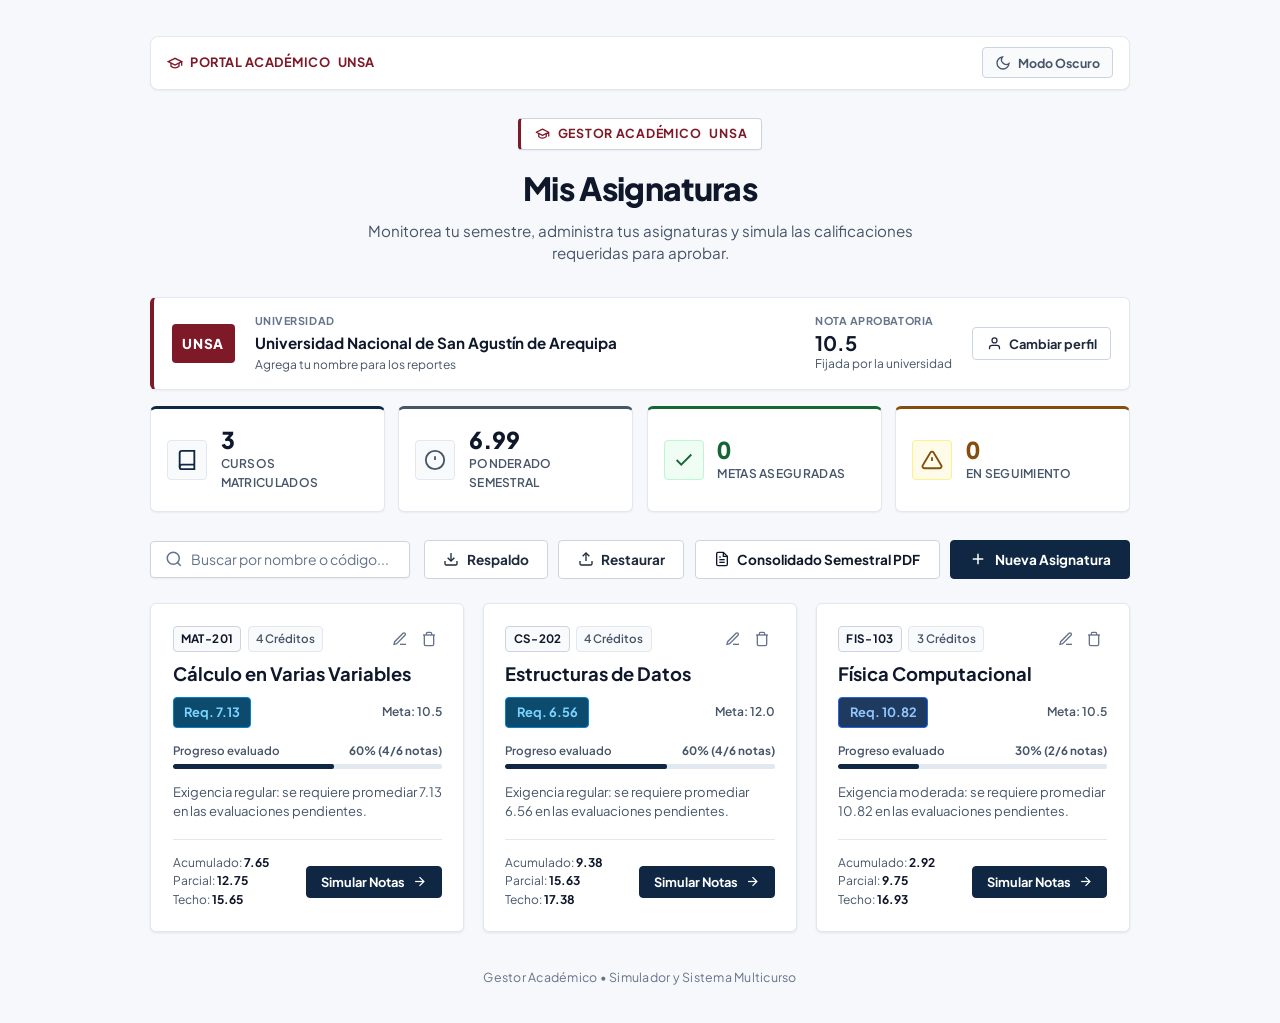
==== index.html @ ed1e17b7 "agregar perfil de universidad con nota aprobatoria fija y colores institucionales - catalogo de univ" ====
<!DOCTYPE html>
<html lang="es">
<head>
    <meta charset="UTF-8">
    <meta http-equiv="X-UA-Compatible" content="IE=edge">
    <meta name="viewport" content="width=device-width, initial-scale=1.0">
    <title>Mis Asignaturas | Gestor Académico</title>
    <!-- Script preventivo anti-parpadeo de tema -->
    <script>
        try {
            const t = localStorage.getItem('unsa_tema_interfaz') || (window.matchMedia && window.matchMedia('(prefers-color-scheme: dark)').matches ? 'dark' : 'light');
            if (t === 'dark') document.documentElement.setAttribute('data-theme', 'dark');
        } catch (e) {}
    </script>
    <link rel="stylesheet" href="styles.css">
    <link rel="preconnect" href="https://fonts.googleapis.com">
    <link rel="preconnect" href="https://fonts.gstatic.com" crossorigin>
    <link href="https://fonts.googleapis.com/css2?family=Plus+Jakarta+Sans:wght@400;500;600;700;800&display=swap" rel="stylesheet">
</head>
<body>
    <div class="app-container">
        <!-- Barra Superior de Navegación y Herramientas -->
        <nav class="top-nav-bar">
            <div class="brand-badge-inline">
                <svg width="16" height="16" viewBox="0 0 24 24" fill="none" stroke="currentColor" stroke-width="2">
                    <path d="M22 10v6M2 10l10-5 10 5-10 5z"/>
                    <path d="M6 12v5c3 3 9 3 12 0v-5"/>
                </svg>
                Portal Académico <span class="js-univ-siglas">UNSA</span>
            </div>

            <div class="nav-right-tools">
                <button type="button" id="btn-theme-toggle" class="btn-theme-toggle" title="Alternar modo oscuro / claro" aria-label="Cambiar tema">
                    <svg class="icon-moon" width="16" height="16" viewBox="0 0 24 24" fill="none" stroke="currentColor" stroke-width="2">
                        <path d="M21 12.79A9 9 0 1 1 11.21 3 7 7 0 0 0 21 12.79z"></path>
                    </svg>
                    <svg class="icon-sun" width="16" height="16" viewBox="0 0 24 24" fill="none" stroke="currentColor" stroke-width="2" style="display:none;">
                        <circle cx="12" cy="12" r="5"></circle>
                        <line x1="12" y1="1" x2="12" y2="3"></line>
                        <line x1="12" y1="21" x2="12" y2="23"></line>
                        <line x1="4.22" y1="4.22" x2="5.64" y2="5.64"></line>
                        <line x1="18.36" y1="18.36" x2="19.78" y2="19.78"></line>
                        <line x1="1" y1="12" x2="3" y2="12"></line>
                        <line x1="21" y1="12" x2="23" y2="12"></line>
                        <line x1="4.22" y1="19.78" x2="5.64" y2="18.36"></line>
                        <line x1="18.36" y1="5.64" x2="19.78" y2="4.22"></line>
                    </svg>
                    <span class="theme-text">Modo Oscuro</span>
                </button>
            </div>
        </nav>

        <!-- Encabezado del Dashboard -->
        <header class="header-section">
            <div class="brand-badge">
                <svg viewBox="0 0 24 24" fill="none" stroke="currentColor" stroke-width="2" stroke-linecap="round" stroke-linejoin="round">
                    <path d="M22 10v6M2 10l10-5 10 5-10 5z"/>
                    <path d="M6 12v5c3 3 9 3 12 0v-5"/>
                </svg>
                Gestor Académico <span class="js-univ-siglas">UNSA</span>
            </div>
            <h1>Mis Asignaturas</h1>
            <p>Monitorea tu semestre, administra tus asignaturas y simula las calificaciones requeridas para aprobar.</p>
        </header>

        <!-- Perfil Académico: universidad y nota aprobatoria -->
        <section class="profile-card" id="perfil-card">
            <div class="profile-crest js-univ-siglas" id="perfil-crest">UNSA</div>
            <div class="profile-info">
                <span class="profile-label">Universidad</span>
                <strong class="profile-univ-name" id="perfil-univ-nombre">--</strong>
                <span class="profile-sub" id="perfil-estudiante">Estudiante</span>
            </div>
            <div class="profile-pass">
                <span class="profile-label">Nota aprobatoria</span>
                <strong class="profile-pass-value" id="perfil-nota-aprobatoria">10.5</strong>
                <span class="profile-sub">Fijada por la universidad</span>
            </div>
            <button type="button" class="btn btn-secondary btn-sm" id="btn-editar-perfil">
                <svg width="15" height="15" viewBox="0 0 24 24" fill="none" stroke="currentColor" stroke-width="2">
                    <path d="M20 21v-2a4 4 0 0 0-4-4H8a4 4 0 0 0-4 4v2"></path>
                    <circle cx="12" cy="7" r="4"></circle>
                </svg>
                Cambiar perfil
            </button>
        </section>

        <!-- Panel de Métricas Globales del Semestre -->
        <section class="global-summary-card">
            <div class="global-metric">
                <div class="metric-icon blue">
                    <svg width="22" height="22" viewBox="0 0 24 24" fill="none" stroke="currentColor" stroke-width="2">
                        <path d="M4 19.5A2.5 2.5 0 0 1 6.5 17H20"></path>
                        <path d="M6.5 2H20v20H6.5A2.5 2.5 0 0 1 4 19.5v-15A2.5 2.5 0 0 1 6.5 2z"></path>
                    </svg>
                </div>
                <div class="metric-data">
                    <span class="global-metric-val" id="global-total-cursos">0</span>
                    <span class="global-metric-label">Cursos Matriculados</span>
                </div>
            </div>

            <div class="global-metric">
                <div class="metric-icon purple">
                    <svg width="22" height="22" viewBox="0 0 24 24" fill="none" stroke="currentColor" stroke-width="2">
                        <circle cx="12" cy="12" r="10"></circle>
                        <line x1="12" y1="8" x2="12" y2="12"></line>
                        <line x1="12" y1="16" x2="12.01" y2="16"></line>
                    </svg>
                </div>
                <div class="metric-data">
                    <span class="global-metric-val" id="global-promedio-ponderado">0.00</span>
                    <span class="global-metric-label">Ponderado Semestral</span>
                </div>
            </div>

            <div class="global-metric">
                <div class="metric-icon green">
                    <svg width="22" height="22" viewBox="0 0 24 24" fill="none" stroke="currentColor" stroke-width="2">
                        <polyline points="20 6 9 17 4 12"></polyline>
                    </svg>
                </div>
                <div class="metric-data">
                    <span class="global-metric-val highlight-green" id="global-aprobados">0</span>
                    <span class="global-metric-label">Metas Aseguradas</span>
                </div>
            </div>

            <div class="global-metric">
                <div class="metric-icon amber">
                    <svg width="22" height="22" viewBox="0 0 24 24" fill="none" stroke="currentColor" stroke-width="2">
                        <path d="M10.29 3.86L1.82 18a2 2 0 0 0 1.71 3h16.94a2 2 0 0 0 1.71-3L13.71 3.86a2 2 0 0 0-3.42 0z"></path>
                        <line x1="12" y1="9" x2="12" y2="13"></line>
                        <line x1="12" y1="17" x2="12.01" y2="17"></line>
                    </svg>
                </div>
                <div class="metric-data">
                    <span class="global-metric-val highlight-amber" id="global-en-riesgo">0</span>
                    <span class="global-metric-label">En Seguimiento</span>
                </div>
            </div>
        </section>

        <!-- Barra de Búsqueda y Creación -->
        <div class="dashboard-controls-bar">
            <div class="search-box">
                <svg width="18" height="18" viewBox="0 0 24 24" fill="none" stroke="currentColor" stroke-width="2">
                    <circle cx="11" cy="11" r="8"></circle>
                    <line x1="21" y1="21" x2="16.65" y2="16.65"></line>
                </svg>
                <input type="text" id="input-buscar-curso" placeholder="Buscar por nombre o código...">
            </div>

            <div class="dashboard-actions-group">
                <button type="button" class="btn btn-secondary" id="btn-exportar-respaldo" title="Descargar un archivo JSON con todas tus asignaturas">
                    <svg width="16" height="16" viewBox="0 0 24 24" fill="none" stroke="currentColor" stroke-width="2">
                        <path d="M21 15v4a2 2 0 0 1-2 2H5a2 2 0 0 1-2-2v-4"></path>
                        <polyline points="7 10 12 15 17 10"></polyline>
                        <line x1="12" y1="15" x2="12" y2="3"></line>
                    </svg>
                    Respaldo
                </button>
                <button type="button" class="btn btn-secondary" id="btn-importar-respaldo" title="Restaurar asignaturas desde un archivo JSON de respaldo">
                    <svg width="16" height="16" viewBox="0 0 24 24" fill="none" stroke="currentColor" stroke-width="2">
                        <path d="M21 15v4a2 2 0 0 1-2 2H5a2 2 0 0 1-2-2v-4"></path>
                        <polyline points="17 8 12 3 7 8"></polyline>
                        <line x1="12" y1="3" x2="12" y2="15"></line>
                    </svg>
                    Restaurar
                </button>
                <input type="file" id="input-importar-respaldo" accept=".json,application/json" hidden>
                <button type="button" class="btn btn-secondary btn-pdf" id="btn-reporte-semestral" title="Descargar o imprimir consolidado semestral en PDF">
                    <svg width="16" height="16" viewBox="0 0 24 24" fill="none" stroke="currentColor" stroke-width="2">
                        <path d="M14 2H6a2 2 0 0 0-2 2v16a2 2 0 0 0 2 2h12a2 2 0 0 0 2-2V8z"></path>
                        <polyline points="14 2 14 8 20 8"></polyline>
                        <line x1="16" y1="13" x2="8" y2="13"></line>
                        <line x1="16" y1="17" x2="8" y2="17"></line>
                        <polyline points="10 9 9 9 8 9"></polyline>
                    </svg>
                    Consolidado Semestral PDF
                </button>
                <button type="button" class="btn btn-primary" id="btn-abrir-modal-nuevo">
                    <svg width="18" height="18" viewBox="0 0 24 24" fill="none" stroke="currentColor" stroke-width="2">
                        <line x1="12" y1="5" x2="12" y2="19"></line>
                        <line x1="5" y1="12" x2="19" y2="12"></line>
                    </svg>
                    Nueva Asignatura
                </button>
            </div>
        </div>

        <!-- Grid de Tarjetas de Cursos -->
        <main class="courses-grid" id="contenedor-cursos">
            <!-- Renderizado dinámicamente desde cursos.js -->
        </main>

        <!-- Estado vacío si no hay cursos -->
        <div id="empty-state" class="empty-state-card" style="display: none;">
            <div class="empty-icon">
                <svg width="48" height="48" viewBox="0 0 24 24" fill="none" stroke="currentColor" stroke-width="1.5">
                    <path d="M4 19.5A2.5 2.5 0 0 1 6.5 17H20"></path>
                    <path d="M6.5 2H20v20H6.5A2.5 2.5 0 0 1 4 19.5v-15A2.5 2.5 0 0 1 6.5 2z"></path>
                </svg>
            </div>
            <h3>No se encontraron asignaturas</h3>
            <p>Agrega tus asignaturas del semestre para comenzar a simular tus promedios.</p>
            <button type="button" class="btn btn-primary" id="btn-crear-primer-curso">
                Agregar mi primera asignatura
            </button>
        </div>

        <!-- Modal para Crear / Editar Curso -->
        <div id="modal-curso" class="modal-backdrop" style="display: none;">
            <div class="modal-card">
                <div class="modal-header">
                    <h2 id="modal-titulo">Nueva Asignatura</h2>
                    <button type="button" class="modal-close" id="btn-cerrar-modal">&times;</button>
                </div>

                <form id="form-curso">
                    <input type="hidden" id="curso-id">

                    <div class="form-group">
                        <label for="curso-nombre">Nombre de la Asignatura *</label>
                        <input type="text" id="curso-nombre" placeholder="Ej: Cálculo en Varias Variables" required>
                    </div>

                    <div class="form-row">
                        <div class="form-group">
                            <label for="curso-codigo">Código / Sigla</label>
                            <input type="text" id="curso-codigo" placeholder="Ej: MAT-201">
                        </div>
                        <div class="form-group">
                            <label for="curso-creditos">Créditos</label>
                            <input type="number" id="curso-creditos" min="1" max="10" value="4">
                        </div>
                    </div>

                    <div class="form-group">
                        <label for="curso-meta">Meta Personal (opcional)</label>
                        <div class="input-wrapper">
                            <input type="number" id="curso-meta" min="0" max="20" step="0.1" placeholder="10.5">
                            <span class="input-suffix" id="curso-meta-sufijo">Aprobatoria: 10.5</span>
                        </div>
                        <small class="form-hint">Déjala vacía para usar la nota aprobatoria de tu universidad.</small>
                    </div>

                    <div class="form-group" id="grupo-plantilla-pesos">
                        <label>Plantilla de Ponderación Inicial</label>
                        <div class="radio-cards">
                            <label class="radio-card selected">
                                <input type="radio" name="plantilla-pesos" value="unsa" checked>
                                <div class="radio-info">
                                    <strong>Estándar por Fases</strong>
                                    <span>Fase 1: 30%, Fase 2: 30%, Fase 3: 40%</span>
                                </div>
                            </label>
                            <label class="radio-card">
                                <input type="radio" name="plantilla-pesos" value="iguales">
                                <div class="radio-info">
                                    <strong>Equitativo</strong>
                                    <span>~16.7% en cada evaluación</span>
                                </div>
                            </label>
                            <label class="radio-card">
                                <input type="radio" name="plantilla-pesos" value="vacio">
                                <div class="radio-info">
                                    <strong>En Blanco</strong>
                                    <span>Configurar pesos manualmente</span>
                                </div>
                            </label>
                        </div>
                    </div>

                    <div class="modal-actions">
                        <button type="button" class="btn btn-secondary" id="btn-cancelar-modal">Cancelar</button>
                        <button type="submit" class="btn btn-primary" id="btn-guardar-curso">Guardar Asignatura</button>
                    </div>
                </form>
            </div>
        </div>

        <!-- Modal de Perfil del Estudiante -->
        <div id="modal-perfil" class="modal-backdrop" style="display: none;">
            <div class="modal-card">
                <div class="modal-header">
                    <h2>Perfil del Estudiante</h2>
                    <button type="button" class="modal-close" id="btn-cerrar-perfil">&times;</button>
                </div>

                <form id="form-perfil">
                    <div class="form-group">
                        <label for="perfil-nombre">Nombre del Estudiante (opcional)</label>
                        <input type="text" id="perfil-nombre" maxlength="80" placeholder="Aparece en los reportes PDF">
                    </div>

                    <div class="form-group">
                        <label for="perfil-universidad">Universidad</label>
                        <select id="perfil-universidad"></select>
                    </div>

                    <div id="grupo-univ-personalizada" style="display: none;">
                        <div class="form-row">
                            <div class="form-group">
                                <label for="perfil-univ-nombre-input">Nombre de la Universidad *</label>
                                <input type="text" id="perfil-univ-nombre-input" maxlength="100" placeholder="Ej: Universidad Nacional del Altiplano">
                            </div>
                            <div class="form-group">
                                <label for="perfil-univ-siglas">Siglas</label>
                                <input type="text" id="perfil-univ-siglas" maxlength="12" placeholder="Ej: UNA">
                            </div>
                        </div>
                        <div class="form-group">
                            <label for="perfil-univ-nota">Nota Aprobatoria *</label>
                            <input type="number" id="perfil-univ-nota" min="0" max="20" step="0.1" placeholder="10.5">
                        </div>
                    </div>

                    <div class="form-group" id="grupo-nota-fija">
                        <label>Nota Aprobatoria</label>
                        <div class="univ-pass-preview">
                            <span class="univ-swatch" id="perfil-swatch-primario"></span>
                            <span class="univ-swatch" id="perfil-swatch-secundario"></span>
                            <strong id="perfil-nota-fija">10.5</strong>
                            <span>Fijada por la universidad (no editable)</span>
                        </div>
                    </div>

                    <div class="modal-actions">
                        <button type="button" class="btn btn-secondary" id="btn-cancelar-perfil">Cancelar</button>
                        <button type="submit" class="btn btn-primary">Guardar Perfil</button>
                    </div>
                </form>
            </div>
        </div>

        <!-- Documento Imprimible del Consolidado Semestral en PDF -->
        <div id="reporte-semestral-pdf" class="academic-report-sheet" aria-hidden="true">
            <header class="rep-header">
                <div class="rep-crest-block">
                    <span class="rep-crest-badge js-univ-siglas">UNSA</span>
                </div>
                <div class="rep-header-info">
                    <h2 class="rep-inst-name" id="rep-sem-univ-nombre">UNIVERSIDAD</h2>
                    <h3 class="rep-inst-sub">Reporte personal de seguimiento académico</h3>
                    <h4 class="rep-doc-title">CONSOLIDADO INFORMATIVO DE ASIGNATURAS Y RENDIMIENTO SEMESTRAL</h4>
                </div>
                <div class="rep-header-meta">
                    <div><strong>Fecha:</strong> <span id="rep-sem-fecha">--</span></div>
                    <div><strong>Documento:</strong> <span id="rep-sem-codigo">--</span></div>
                </div>
            </header>

            <div class="rep-rule"></div>

            <section class="rep-sem-kpis">
                <table class="rep-meta-table">
                    <tr>
                        <th style="width: 25%;">Total Asignaturas:</th>
                        <td style="width: 25%;"><strong id="rep-sem-total-cursos">0</strong></td>
                        <th style="width: 25%;">Total Créditos Matriculados:</th>
                        <td style="width: 25%;"><strong id="rep-sem-total-creditos">0</strong> créditos</td>
                    </tr>
                    <tr>
                        <th>Ponderado Semestral Proyectado:</th>
                        <td><strong id="rep-sem-promedio-global">0.00 / 20.00</strong></td>
                        <th>Metas Aseguradas / En Riesgo:</th>
                        <td><span id="rep-sem-resumen-estados">--</span></td>
                    </tr>
                </table>
            </section>

            <section class="rep-table-section">
                <div class="rep-section-tag">CONSOLIDADO CURRICULAR POR ASIGNATURA</div>
                <table class="rep-grades-table">
                    <thead>
                        <tr>
                            <th style="width: 12%;">Código</th>
                            <th style="width: 32%;">Nombre de la Asignatura</th>
                            <th style="width: 10%; text-align: center;">Créditos</th>
                            <th style="width: 14%; text-align: center;">Progreso</th>
                            <th style="width: 14%; text-align: center;">Prom. Acum.</th>
                            <th style="width: 18%; text-align: right;">Condición</th>
                        </tr>
                    </thead>
                    <tbody id="rep-sem-tabla-cuerpo">
                        <!-- Generado dinámicamente -->
                    </tbody>
                </table>
            </section>

            <footer class="rep-footer-block">
                <p class="rep-disclaimer">
                    <strong>AVISO NORMATIVO:</strong> Este consolidado es un reporte de proyección curricular generado con fines de seguimiento académico personal. No es un documento oficial y no sustituye las actas ni los registros académicos emitidos por la universidad.
                </p>
                <div class="rep-signatures">
                    <div class="rep-sig-item">
                        <div class="rep-sig-line"></div>
                        <span>Firma del Estudiante</span>
                    </div>
                    <div class="rep-stamp-box">
                        <span>SISTEMA DE GESTIÓN ACADÉMICA</span>
                        <span>CONSOLIDADO INFORMATIVO VÁLIDO</span>
                    </div>
                </div>
            </footer>
        </div>

        <footer class="footer-text">
            Gestor Académico • Simulador y Sistema Multicurso
        </footer>
    </div>

    <!-- Scripts -->
    <script src="storage.js"></script>
    <script src="cursos.js"></script>
</body>
</html>
---- styles.css ----
:root {
  /* Identidad Cromática Institucional (Modo Claro) */
  --inst-navy: #0f2742;            /* Azul institucional primario */
  --inst-navy-hover: #173b64;
  --inst-navy-subtle: #f0f4f9;

  --inst-granate: #7e1927;         /* Granate distintivo UNSA */
  --inst-granate-hover: #63131e;
  --inst-granate-subtle: #fcf2f4;

  /* Superficies y Fondos Neutrales de Alto Confort */
  --bg-workspace: #f6f8fb;         /* Fondo calmado y suave para sesiones de estudio */
  --surface-card: #ffffff;         /* Superficie blanca limpia */
  --surface-subtle: #f8fafc;       /* Superficie secundaria */

  /* Jerarquía Tipográfica */
  --text-title: #0f172a;           /* Títulos oscuros y nítidos */
  --text-body: #1e293b;            /* Cuerpo de texto con excelente contraste */
  --text-muted: #475569;           /* Etiquetas y descripciones secundarias */
  --text-light: #64748b;           /* Metadatos menores */

  /* Precisión de Bordes (Estilo editorial y tabular) */
  --border-light: #e2e8f0;
  --border-medium: #cbd5e1;
  --border-dark: #94a3b8;
  --border-focus: #0f2742;

  /* Estados Académicos Normativos (Sobrios y no estridentes) */
  --status-approved-text: #166534;
  --status-approved-bg: #f0fdf4;
  --status-approved-border: #bbf7d0;

  --status-regular-text: #1e40af;
  --status-regular-bg: #eff6ff;
  --status-regular-border: #bfdbfe;

  --status-warning-text: #854d0e;
  --status-warning-bg: #fefce8;
  --status-warning-border: #fef08a;

  --status-danger-text: #991b1b;
  --status-danger-bg: #fef2f2;
  --status-danger-border: #fecaca;

  /* Sombras Sutiles y Naturales (Sin efectos de neón) */
  --shadow-subtle: 0 1px 2px 0 rgba(15, 23, 42, 0.05);
  --shadow-card: 0 1px 3px 0 rgba(15, 23, 42, 0.08), 0 1px 2px -1px rgba(15, 23, 42, 0.05);
  --shadow-elevated: 0 4px 6px -1px rgba(15, 23, 42, 0.07), 0 2px 4px -2px rgba(15, 23, 42, 0.04);
  --shadow-modal: 0 20px 25px -5px rgba(15, 23, 42, 0.12), 0 8px 10px -6px rgba(15, 23, 42, 0.08);

  /* Geometría Institucional (Esquinas sobrias de 4px a 8px) */
  --radius-xs: 4px;
  --radius-sm: 6px;
  --radius-md: 8px;
  --radius-lg: 10px;
}

/* ==========================================================================
   MODO OSCURO INSTITUCIONAL (HIGH-COMFORT NIGHT STUDY THEME)
   ========================================================================== */

[data-theme="dark"] {
  --bg-workspace: #0a131e;         /* Azul noche sobrio, reduce fatiga visual */
  --surface-card: #101c2b;         /* Superficie de tarjeta contrastada */
  --surface-subtle: #142337;       /* Superficie secundaria */

  --text-title: #f8fafc;
  --text-body: #e2e8f0;
  --text-muted: #94a3b8;
  --text-light: #64748b;

  --border-light: #1b2f48;
  --border-medium: #254165;
  --border-dark: #375988;
  --border-focus: #3b82f6;

  --inst-navy: #2563eb;
  --inst-navy-hover: #3b82f6;
  --inst-navy-subtle: #142b47;

  --inst-granate: #a82436;
  --inst-granate-hover: #c53045;
  --inst-granate-subtle: #2d1217;

  --status-approved-text: #4ade80;
  --status-approved-bg: #062b1a;
  --status-approved-border: #14532d;

  --status-regular-text: #60a5fa;
  --status-regular-bg: #0f2747;
  --status-regular-border: #1d4ed8;

  --status-warning-text: #fde047;
  --status-warning-bg: #2e2005;
  --status-warning-border: #713f12;

  --status-danger-text: #f87171;
  --status-danger-bg: #2d1013;
  --status-danger-border: #7f1d1d;

  --shadow-subtle: 0 1px 2px 0 rgba(0, 0, 0, 0.4);
  --shadow-card: 0 1px 3px 0 rgba(0, 0, 0, 0.5), 0 1px 2px -1px rgba(0, 0, 0, 0.4);
  --shadow-elevated: 0 4px 6px -1px rgba(0, 0, 0, 0.6);
}

*, *::before, *::after {
  box-sizing: border-box;
  margin: 0;
  padding: 0;
}

body {
  font-family: 'Plus Jakarta Sans', -apple-system, BlinkMacSystemFont, 'Segoe UI', Roboto, Helvetica, Arial, sans-serif;
  background-color: var(--bg-workspace);
  color: var(--text-body);
  line-height: 1.55;
  min-height: 100vh;
  padding: 2.25rem 1rem;
  display: flex;
  flex-direction: column;
  align-items: center;
  justify-content: flex-start;
  -webkit-font-smoothing: antialiased;
  transition: background-color 0.2s ease, color 0.2s ease;
}

/* Tabular figures para que los números académicos se alineen con rigor */
.score-value,
.metric-val,
.global-metric-val,
input[type="number"],
.weights-badge {
  font-variant-numeric: tabular-nums;
  font-feature-settings: "tnum";
}

/* Contenedor Principal */
.app-container {
  width: 100%;
  max-width: 980px;
  margin: 0 auto;
}

/* ==========================================================================
   ENCABEZADO INSTITUCIONAL
   ========================================================================== */

.header-section {
  text-align: center;
  margin-bottom: 2rem;
}

.brand-badge {
  display: inline-flex;
  align-items: center;
  gap: 0.5rem;
  background: var(--surface-card);
  color: var(--inst-granate);
  font-size: 0.775rem;
  font-weight: 700;
  letter-spacing: 0.06em;
  text-transform: uppercase;
  padding: 0.35rem 0.85rem;
  border-radius: var(--radius-xs);
  border: 1px solid var(--border-medium);
  border-left: 3px solid var(--inst-granate);
  box-shadow: var(--shadow-subtle);
  margin-bottom: 0.85rem;
}

.brand-badge svg {
  width: 15px;
  height: 15px;
  color: var(--inst-granate);
}

.brand-badge-inline {
  display: inline-flex;
  align-items: center;
  gap: 0.45rem;
  font-size: 0.8rem;
  font-weight: 700;
  color: var(--inst-granate);
  letter-spacing: 0.04em;
  text-transform: uppercase;
}

.header-section h1 {
  font-size: 2rem;
  font-weight: 800;
  color: var(--text-title);
  letter-spacing: -0.02em;
  margin-bottom: 0.4rem;
}

.header-section p {
  color: var(--text-muted);
  font-size: 0.95rem;
  max-width: 620px;
  margin: 0 auto;
  line-height: 1.5;
}

/* ==========================================================================
   BARRA DE NAVEGACIÓN SUPERIOR
   ========================================================================== */

.top-nav-bar {
  display: flex;
  align-items: center;
  justify-content: space-between;
  flex-wrap: wrap;
  gap: 0.85rem;
  background: var(--surface-card);
  border: 1px solid var(--border-light);
  border-radius: var(--radius-md);
  padding: 0.65rem 1rem;
  margin-bottom: 1.75rem;
  box-shadow: var(--shadow-subtle);
}

.btn-back {
  display: inline-flex;
  align-items: center;
  gap: 0.45rem;
  font-size: 0.825rem;
  font-weight: 700;
  color: var(--text-title);
  text-decoration: none;
  padding: 0.4rem 0.75rem;
  border-radius: var(--radius-xs);
  background: var(--surface-subtle);
  border: 1px solid var(--border-medium);
  transition: all 0.15s ease;
}

.btn-back:hover {
  background: var(--border-light);
  color: var(--text-title);
}

.course-switcher {
  display: flex;
  align-items: center;
  gap: 0.5rem;
}

.switcher-label {
  font-size: 0.8rem;
  font-weight: 700;
  color: var(--text-muted);
  text-transform: uppercase;
  letter-spacing: 0.03em;
}

.select-wrapper select {
  padding: 0.4rem 0.75rem;
  font-size: 0.85rem;
  font-weight: 600;
  color: var(--text-title);
  background: var(--surface-card);
  border: 1px solid var(--border-medium);
  border-radius: var(--radius-xs);
  outline: none;
  font-family: inherit;
  cursor: pointer;
  transition: border-color 0.15s ease;
}

.select-wrapper select:focus {
  border-color: var(--border-focus);
}

.nav-right-tools {
  display: flex;
  align-items: center;
  gap: 0.65rem;
}

/* Botón de Modo Oscuro */
.btn-theme-toggle {
  display: inline-flex;
  align-items: center;
  gap: 0.45rem;
  padding: 0.4rem 0.75rem;
  font-size: 0.775rem;
  font-weight: 700;
  color: var(--text-muted);
  background: var(--surface-subtle);
  border: 1px solid var(--border-medium);
  border-radius: var(--radius-xs);
  cursor: pointer;
  transition: all 0.15s ease;
  font-family: inherit;
}

.btn-theme-toggle:hover {
  color: var(--text-title);
  border-color: var(--border-focus);
}

.autosave-tag {
  display: inline-flex;
  align-items: center;
  gap: 0.4rem;
  font-size: 0.75rem;
  font-weight: 600;
  color: var(--status-approved-text);
  background: var(--status-approved-bg);
  padding: 0.25rem 0.6rem;
  border-radius: var(--radius-xs);
  border: 1px solid var(--status-approved-border);
}

.autosave-dot {
  width: 6px;
  height: 6px;
  border-radius: 50%;
  background-color: var(--status-approved-text);
}

.autosave-tag.saving {
  color: var(--status-regular-text);
  background: var(--status-regular-bg);
  border-color: var(--status-regular-border);
}

.autosave-tag.saving .autosave-dot {
  background-color: var(--status-regular-text);
}

/* ==========================================================================
   DASHBOARD DE ASIGNATURAS (INDEX.HTML)
   ========================================================================== */

/* Perfil académico (universidad y nota aprobatoria) */
.profile-card {
  display: flex;
  align-items: center;
  flex-wrap: wrap;
  gap: 0.85rem 1.25rem;
  background: var(--surface-card);
  border: 1px solid var(--border-light);
  border-left: 4px solid var(--univ-primario, var(--inst-granate));
  border-radius: var(--radius-sm);
  padding: 0.9rem 1.1rem;
  margin-bottom: 1rem;
  box-shadow: var(--shadow-subtle);
}

.profile-crest {
  flex-shrink: 0;
  min-width: 3.25rem;
  padding: 0.55rem 0.65rem;
  background: var(--univ-primario, var(--inst-granate));
  color: #ffffff;
  font-weight: 800;
  font-size: 0.85rem;
  letter-spacing: 0.06em;
  text-align: center;
  border-radius: var(--radius-xs);
}

.profile-info,
.profile-pass {
  display: flex;
  flex-direction: column;
  gap: 0.1rem;
  min-width: 0;
}

.profile-info {
  flex: 1 1 14rem;
}

.profile-label {
  font-size: 0.675rem;
  font-weight: 700;
  text-transform: uppercase;
  letter-spacing: 0.05em;
  color: var(--text-light);
}

.profile-univ-name {
  font-size: 0.95rem;
  color: var(--text-title);
  overflow-wrap: anywhere;
}

.profile-pass-value {
  font-size: 1.25rem;
  color: var(--text-title);
  line-height: 1.1;
}

.profile-sub {
  font-size: 0.75rem;
  color: var(--text-muted);
}

.form-group select {
  width: 100%;
  padding: 0.55rem 0.75rem;
  font-size: 0.9rem;
  font-weight: 600;
  color: var(--text-title);
  background: var(--surface-card);
  border: 1px solid var(--border-medium);
  border-radius: var(--radius-xs);
  outline: none;
  font-family: inherit;
}

.form-group select:focus {
  border-color: var(--border-focus);
}

.form-hint {
  display: block;
  margin-top: 0.3rem;
  font-size: 0.725rem;
  color: var(--text-light);
}

.univ-pass-preview {
  display: flex;
  align-items: center;
  flex-wrap: wrap;
  gap: 0.5rem;
  padding: 0.55rem 0.75rem;
  background: var(--surface-subtle);
  border: 1px solid var(--border-light);
  border-radius: var(--radius-xs);
  font-size: 0.8rem;
  color: var(--text-muted);
}

.univ-pass-preview strong {
  font-size: 1.05rem;
  color: var(--text-title);
}

.univ-swatch {
  width: 1rem;
  height: 1rem;
  border-radius: 3px;
  border: 1px solid var(--border-medium);
}

.global-summary-card {
  display: grid;
  grid-template-columns: repeat(2, 1fr);
  gap: 0.85rem;
  margin-bottom: 1.75rem;
}

@media (min-width: 768px) {
  .global-summary-card {
    grid-template-columns: repeat(4, 1fr);
  }
}

.global-metric {
  background: var(--surface-card);
  border: 1px solid var(--border-light);
  border-top: 3px solid var(--border-medium);
  border-radius: var(--radius-sm);
  padding: 1.15rem 1rem;
  display: flex;
  align-items: center;
  gap: 0.85rem;
  box-shadow: var(--shadow-subtle);
}

.global-metric:nth-child(1) { border-top-color: var(--inst-navy); }
.global-metric:nth-child(2) { border-top-color: #475569; }
.global-metric:nth-child(3) { border-top-color: #166534; }
.global-metric:nth-child(4) { border-top-color: #854d0e; }

.metric-icon {
  width: 40px;
  height: 40px;
  border-radius: var(--radius-xs);
  display: flex;
  align-items: center;
  justify-content: center;
  flex-shrink: 0;
  border: 1px solid transparent;
}

.metric-icon.blue {
  background: var(--surface-subtle);
  color: var(--inst-navy);
  border-color: var(--border-light);
}

.metric-icon.purple {
  background: var(--surface-subtle);
  color: var(--text-muted);
  border-color: var(--border-light);
}

.metric-icon.green {
  background: var(--status-approved-bg);
  color: var(--status-approved-text);
  border-color: var(--status-approved-border);
}

.metric-icon.amber {
  background: var(--status-warning-bg);
  color: var(--status-warning-text);
  border-color: var(--status-warning-border);
}

.metric-data {
  display: flex;
  flex-direction: column;
}

.global-metric-val {
  font-size: 1.45rem;
  font-weight: 800;
  color: var(--text-title);
  line-height: 1.1;
}

.global-metric-val.highlight-green { color: var(--status-approved-text); }
.global-metric-val.highlight-amber { color: var(--status-warning-text); }

.global-metric-label {
  font-size: 0.75rem;
  font-weight: 600;
  color: var(--text-muted);
  margin-top: 0.15rem;
  text-transform: uppercase;
  letter-spacing: 0.025em;
}

/* Barra de Controles y Búsqueda */
.dashboard-controls-bar {
  display: flex;
  flex-wrap: wrap;
  align-items: center;
  justify-content: space-between;
  gap: 0.85rem;
  margin-bottom: 1.5rem;
}

.search-box {
  display: flex;
  align-items: center;
  gap: 0.5rem;
  background: var(--surface-card);
  border: 1px solid var(--border-medium);
  border-radius: var(--radius-xs);
  padding: 0.55rem 0.85rem;
  flex: 1;
  max-width: 420px;
  box-shadow: var(--shadow-subtle);
}

.search-box svg {
  color: var(--text-light);
  flex-shrink: 0;
}

.search-box input {
  border: none;
  outline: none;
  width: 100%;
  font-size: 0.875rem;
  font-family: inherit;
  color: var(--text-title);
  background: transparent;
}

.search-box input::placeholder {
  color: var(--text-light);
}

.dashboard-actions-group {
  display: flex;
  align-items: center;
  gap: 0.65rem;
  flex-wrap: wrap;
}

/* Grid de Cursos */
.courses-grid {
  display: grid;
  grid-template-columns: 1fr;
  gap: 1.15rem;
}

@media (min-width: 768px) {
  .courses-grid {
    grid-template-columns: repeat(2, 1fr);
  }
}

@media (min-width: 1024px) {
  .courses-grid {
    grid-template-columns: repeat(3, 1fr);
  }
}

/* Tarjeta de Curso (Ficha Curricular) */
.course-card {
  background: var(--surface-card);
  border: 1px solid var(--border-light);
  border-radius: var(--radius-sm);
  padding: 1.35rem;
  display: flex;
  flex-direction: column;
  justify-content: space-between;
  box-shadow: var(--shadow-card);
  transition: border-color 0.15s ease, box-shadow 0.15s ease;
  position: relative;
}

.course-card:hover {
  border-color: var(--border-medium);
  box-shadow: var(--shadow-elevated);
}

.course-card-header {
  display: flex;
  align-items: center;
  justify-content: space-between;
  margin-bottom: 0.65rem;
}

.course-meta-tags {
  display: flex;
  align-items: center;
  gap: 0.4rem;
}

.course-code-badge {
  background: var(--surface-subtle);
  color: var(--text-title);
  font-size: 0.725rem;
  font-weight: 700;
  padding: 0.2rem 0.45rem;
  border-radius: var(--radius-xs);
  border: 1px solid var(--border-medium);
  letter-spacing: 0.03em;
}

.course-credits-badge {
  background: var(--surface-subtle);
  color: var(--text-muted);
  font-size: 0.725rem;
  font-weight: 600;
  padding: 0.2rem 0.45rem;
  border-radius: var(--radius-xs);
  border: 1px solid var(--border-light);
}

.course-card-actions {
  display: flex;
  align-items: center;
  gap: 0.15rem;
}

.btn-icon-danger,
.btn-icon-edit {
  background: transparent;
  border: 1px solid transparent;
  color: var(--text-light);
  cursor: pointer;
  padding: 0.25rem;
  border-radius: var(--radius-xs);
  display: flex;
  align-items: center;
  justify-content: center;
  transition: all 0.15s ease;
}

.btn-icon-danger:hover {
  color: var(--status-danger-text);
  background: var(--status-danger-bg);
  border-color: var(--status-danger-border);
}

.btn-icon-edit:hover {
  color: var(--text-title);
  background: var(--surface-subtle);
  border-color: var(--border-medium);
}

.course-title {
  font-size: 1.15rem;
  font-weight: 700;
  color: var(--text-title);
  line-height: 1.3;
  margin-bottom: 0.65rem;
}

.course-status-row {
  display: flex;
  align-items: center;
  justify-content: space-between;
  gap: 0.5rem;
  margin-bottom: 0.85rem;
}

.course-target-hint {
  font-size: 0.75rem;
  font-weight: 600;
  color: var(--text-muted);
}

/* Barra de Progreso Normativa */
.course-progress-section {
  margin-bottom: 0.85rem;
}

.progress-labels {
  display: flex;
  justify-content: space-between;
  font-size: 0.725rem;
  color: var(--text-muted);
  margin-bottom: 0.3rem;
  font-weight: 600;
}

.progress-bar-container {
  width: 100%;
  height: 5px;
  background: var(--border-light);
  border-radius: 2px;
  overflow: hidden;
}

.progress-bar-fill {
  height: 100%;
  background: var(--inst-navy);
  border-radius: 2px;
  transition: width 0.25s ease;
}

.course-detail-text {
  font-size: 0.815rem;
  color: var(--text-muted);
  line-height: 1.45;
  margin-bottom: 1.15rem;
  flex-grow: 1;
}

.course-card-footer {
  display: flex;
  align-items: center;
  justify-content: space-between;
  padding-top: 0.85rem;
  border-top: 1px solid var(--border-light);
  gap: 0.5rem;
}

.course-mini-stats {
  display: flex;
  flex-direction: column;
  font-size: 0.75rem;
  color: var(--text-muted);
}

.course-mini-stats strong {
  color: var(--text-title);
  font-weight: 700;
}

/* Botones Institucionales */
.btn {
  display: inline-flex;
  align-items: center;
  justify-content: center;
  gap: 0.45rem;
  padding: 0.6rem 1.15rem;
  font-size: 0.85rem;
  font-weight: 700;
  border-radius: var(--radius-xs);
  cursor: pointer;
  border: 1px solid transparent;
  transition: all 0.15s ease;
  font-family: inherit;
  text-decoration: none;
}

.btn-primary {
  background: var(--inst-navy);
  color: #ffffff;
  border-color: var(--inst-navy);
}

.btn-primary:hover {
  background: var(--inst-navy-hover);
  border-color: var(--inst-navy-hover);
}

.btn-secondary {
  background: var(--surface-card);
  color: var(--text-body);
  border-color: var(--border-medium);
}

.btn-secondary:hover {
  background: var(--surface-subtle);
  border-color: var(--border-dark);
}

.btn-pdf {
  border-color: var(--border-medium);
  color: var(--text-title);
}

.btn-pdf:hover {
  border-color: var(--inst-granate);
  color: var(--inst-granate);
  background: var(--inst-granate-subtle);
}

.btn-sm {
  padding: 0.45rem 0.85rem;
  font-size: 0.8rem;
}

/* ==========================================================================
   SIMULADOR DE NOTAS (SIMULADOR.HTML)
   ========================================================================== */

.simulator-card {
  background: var(--surface-card);
  border-radius: var(--radius-md);
  box-shadow: var(--shadow-card);
  border: 1px solid var(--border-light);
  padding: 1.75rem;
  overflow: hidden;
}

@media (min-width: 768px) {
  .simulator-card {
    padding: 2.25rem;
  }
}

/* Barra de Configuración y Plantillas */
.config-toolbar {
  display: flex;
  flex-wrap: wrap;
  align-items: center;
  justify-content: space-between;
  gap: 1rem;
  background: var(--surface-subtle);
  border: 1px solid var(--border-light);
  border-radius: var(--radius-sm);
  padding: 0.85rem 1.15rem;
  margin-bottom: 1.75rem;
}

.target-config {
  display: flex;
  align-items: center;
  flex-wrap: wrap;
  gap: 0.65rem;
}

.config-label {
  font-size: 0.825rem;
  font-weight: 700;
  color: var(--text-title);
  display: inline-flex;
  align-items: center;
  gap: 0.35rem;
  text-transform: uppercase;
  letter-spacing: 0.025em;
}

.config-label-alt {
  font-size: 0.775rem;
  font-weight: 600;
  color: var(--text-muted);
  text-transform: uppercase;
  letter-spacing: 0.025em;
}

.target-input-wrapper {
  display: inline-flex;
  align-items: center;
  gap: 0.45rem;
}

.target-input-wrapper input {
  width: 68px;
  padding: 0.35rem 0.5rem;
  font-size: 0.95rem;
  font-weight: 700;
  color: var(--text-title);
  background: var(--surface-card);
  border: 1px solid var(--border-medium);
  border-radius: var(--radius-xs);
  outline: none;
  font-family: inherit;
  text-align: center;
}

.target-input-wrapper input:focus {
  border-color: var(--border-focus);
}

.target-tag {
  background: var(--surface-subtle);
  color: var(--text-muted);
  font-size: 0.725rem;
  font-weight: 700;
  padding: 0.2rem 0.5rem;
  border-radius: var(--radius-xs);
  border: 1px solid var(--border-medium);
}

.presets-config {
  display: flex;
  align-items: center;
  flex-wrap: wrap;
  gap: 0.5rem;
}

.preset-buttons {
  display: flex;
  gap: 0.4rem;
  flex-wrap: wrap;
}

.btn-preset {
  background: var(--surface-card);
  border: 1px solid var(--border-medium);
  color: var(--text-body);
  font-size: 0.75rem;
  font-weight: 600;
  padding: 0.35rem 0.65rem;
  border-radius: var(--radius-xs);
  cursor: pointer;
  transition: all 0.15s ease;
  font-family: inherit;
}

.btn-preset:hover {
  background: var(--surface-subtle);
  border-color: var(--border-focus);
  color: var(--text-title);
}

/* Grid de Unidades Académicas */
.units-grid {
  display: grid;
  grid-template-columns: 1fr;
  gap: 1.25rem;
  margin-bottom: 1.75rem;
}

@media (min-width: 860px) {
  .units-grid {
    grid-template-columns: repeat(3, 1fr);
  }
}

/* Tarjeta de Unidad (Fase) */
.unit-card {
  background: var(--surface-card);
  border: 1px solid var(--border-light);
  border-top: 3px solid var(--inst-navy);
  border-radius: var(--radius-sm);
  padding: 1.15rem;
  transition: border-color 0.15s ease;
  box-shadow: var(--shadow-subtle);
}

.unit-card:nth-child(2) { border-top-color: #334155; }
.unit-card:nth-child(3) { border-top-color: var(--inst-granate); }

.unit-header {
  display: flex;
  align-items: center;
  justify-content: space-between;
  border-bottom: 1px solid var(--border-light);
  padding-bottom: 0.65rem;
  margin-bottom: 1rem;
}

.unit-title {
  font-size: 0.95rem;
  font-weight: 800;
  color: var(--text-title);
  display: flex;
  align-items: center;
  gap: 0.4rem;
  letter-spacing: -0.01em;
}

.unit-tag {
  background: var(--surface-subtle);
  color: var(--text-muted);
  font-size: 0.725rem;
  font-weight: 700;
  padding: 0.15rem 0.45rem;
  border-radius: var(--radius-xs);
  border: 1px solid var(--border-light);
}

/* Bloques de Evaluación */
.evaluation-block {
  margin-bottom: 0.85rem;
  background: var(--surface-subtle);
  border: 1px solid var(--border-light);
  border-radius: var(--radius-xs);
  padding: 0.75rem;
}

.evaluation-block:last-child {
  margin-bottom: 0;
}

.eval-title {
  font-size: 0.775rem;
  font-weight: 700;
  color: var(--text-title);
  margin-bottom: 0.45rem;
  text-transform: uppercase;
  letter-spacing: 0.025em;
}

.inputs-row {
  display: grid;
  grid-template-columns: 1fr 1fr;
  gap: 0.5rem;
}

.input-field-group {
  display: flex;
  flex-direction: column;
}

.input-field-group label {
  font-size: 0.7rem;
  font-weight: 600;
  color: var(--text-muted);
  margin-bottom: 0.2rem;
}

.input-wrapper {
  position: relative;
  display: flex;
  align-items: center;
}

.input-wrapper input {
  width: 100%;
  padding: 0.45rem 0.55rem;
  font-size: 0.9rem;
  font-weight: 700;
  color: var(--text-title);
  background: var(--surface-card);
  border: 1px solid var(--border-medium);
  border-radius: var(--radius-xs);
  outline: none;
  transition: border-color 0.15s ease;
  font-family: inherit;
}

.input-wrapper input:focus {
  border-color: var(--border-focus);
}

.input-wrapper input::placeholder {
  color: var(--text-light);
  font-weight: 400;
}

.input-suffix {
  position: absolute;
  right: 0.5rem;
  font-size: 0.725rem;
  font-weight: 600;
  color: var(--text-light);
  pointer-events: none;
}

/* Barra de Acciones */
.actions-bar {
  display: flex;
  flex-wrap: wrap;
  align-items: center;
  justify-content: space-between;
  gap: 0.85rem;
  padding-top: 1rem;
  border-top: 1px solid var(--border-light);
  margin-bottom: 1.75rem;
}

.weights-info {
  font-size: 0.8rem;
  color: var(--text-muted);
  display: flex;
  align-items: center;
  flex-wrap: wrap;
  gap: 0.75rem;
}

.info-pill {
  display: inline-flex;
  align-items: center;
  gap: 0.4rem;
}

.weights-badge {
  font-weight: 700;
  padding: 0.15rem 0.5rem;
  border-radius: var(--radius-xs);
  background: var(--surface-subtle);
  color: var(--text-title);
  font-size: 0.775rem;
  border: 1px solid var(--border-medium);
}

.weights-badge.valid {
  background: var(--status-approved-bg);
  color: var(--status-approved-text);
  border-color: var(--status-approved-border);
}

.weights-badge.warning {
  background: var(--status-warning-bg);
  color: var(--status-warning-text);
  border-color: var(--status-warning-border);
}

.button-group {
  display: flex;
  gap: 0.65rem;
  flex-wrap: wrap;
  width: 100%;
}

@media (min-width: 600px) {
  .button-group {
    width: auto;
  }
}

/* ==========================================================================
   PANEL DE RESULTADO Y DICTAMEN ACADÉMICO (RESULT-CARD)
   ========================================================================== */

.result-card {
  background: #0b1a2a;             /* Azul Oxford institucional sobrio y profundo */
  color: #f8fafc;
  border-radius: var(--radius-sm);
  padding: 1.75rem;
  display: flex;
  flex-direction: column;
  gap: 1.25rem;
  box-shadow: var(--shadow-elevated);
  border: 1px solid #1e3a5f;
  border-top: 4px solid var(--inst-granate);
  position: relative;
}

[data-theme="dark"] .result-card {
  background: #07131e;
  border-color: #1e334d;
}

.result-main-row {
  display: flex;
  flex-direction: column;
  gap: 1rem;
  justify-content: space-between;
  align-items: flex-start;
}

@media (min-width: 680px) {
  .result-main-row {
    flex-direction: row;
    align-items: center;
  }
}

.result-details {
  display: flex;
  flex-direction: column;
  gap: 0.35rem;
}

.result-label {
  font-size: 0.75rem;
  font-weight: 700;
  text-transform: uppercase;
  letter-spacing: 0.08em;
  color: #94a3b8;
}

.result-status-pill {
  display: inline-flex;
  align-items: center;
  gap: 0.35rem;
  font-size: 0.8rem;
  font-weight: 700;
  padding: 0.3rem 0.65rem;
  border-radius: var(--radius-xs);
  width: fit-content;
  border: 1px solid transparent;
}

.result-status-pill.aprobado {
  background: #064e3b;
  color: #6ee7b7;
  border-color: #047857;
}

.result-status-pill.accesible {
  background: #0c4a6e;
  color: #7dd3fc;
  border-color: #0284c7;
}

.result-status-pill.moderado {
  background: #1e3a5f;
  color: #93c5fd;
  border-color: #2563eb;
}

.result-status-pill.exigente {
  background: #713f12;
  color: #fde047;
  border-color: #a16207;
}

.result-status-pill.critico {
  background: #7c2d12;
  color: #fdba74;
  border-color: #c2410c;
}

.result-status-pill.desaprobado {
  background: #7f1d1d;
  color: #fca5a5;
  border-color: #b91c1c;
}

.result-status-pill.sin_datos {
  background: #1e293b;
  color: #94a3b8;
  border-color: #334155;
}

.result-display {
  display: flex;
  align-items: baseline;
  gap: 0.45rem;
}

.score-value {
  font-size: 3.25rem;
  font-weight: 800;
  line-height: 1;
  letter-spacing: -0.03em;
  color: #ffffff;
  transition: transform 0.15s ease;
}

.score-max {
  font-size: 1.15rem;
  font-weight: 600;
  color: #64748b;
}

.result-message-box {
  background: rgba(255, 255, 255, 0.04);
  border: 1px solid rgba(255, 255, 255, 0.08);
  border-radius: var(--radius-xs);
  padding: 0.85rem 1.15rem;
  font-size: 0.875rem;
  line-height: 1.5;
  color: #cbd5e1;
}

.result-message-box strong {
  color: #ffffff;
  font-weight: 700;
}

.metrics-grid {
  display: grid;
  grid-template-columns: repeat(2, 1fr);
  gap: 0.75rem;
}

/* Con 5 métricas, la última ocupa toda la fila en móvil */
.metrics-grid .metric-card:last-child:nth-child(odd) {
  grid-column: 1 / -1;
}

@media (min-width: 680px) {
  .metrics-grid {
    grid-template-columns: repeat(3, 1fr);
  }

  .metrics-grid .metric-card:last-child:nth-child(odd) {
    grid-column: auto;
  }
}

@media (min-width: 960px) {
  .metrics-grid {
    grid-template-columns: repeat(5, 1fr);
  }
}

.metric-card {
  background: rgba(255, 255, 255, 0.03);
  border: 1px solid rgba(255, 255, 255, 0.06);
  border-radius: var(--radius-xs);
  padding: 0.75rem 0.85rem;
  display: flex;
  flex-direction: column;
  gap: 0.2rem;
}

.metric-title {
  font-size: 0.675rem;
  font-weight: 700;
  text-transform: uppercase;
  letter-spacing: 0.05em;
  color: #94a3b8;
}

.metric-val {
  font-size: 1.35rem;
  font-weight: 800;
  color: #ffffff;
  line-height: 1.1;
}

.metric-val.highlight-green { color: #6ee7b7; }
.metric-val.highlight-blue { color: #93c5fd; }
.metric-val.highlight-gray { color: #cbd5e1; }

.metric-sub {
  font-size: 0.7rem;
  color: #64748b;
  font-weight: 500;
}

/* ==========================================================================
   MODAL DE ASIGNATURAS Y FORMULARIOS
   ========================================================================== */

.modal-backdrop {
  position: fixed;
  inset: 0;
  background: rgba(15, 23, 42, 0.65);
  backdrop-filter: blur(2px);
  display: flex;
  align-items: center;
  justify-content: center;
  padding: 1rem;
  z-index: 9999;
}

.modal-card {
  background: var(--surface-card);
  border-radius: var(--radius-sm);
  width: 100%;
  max-width: 500px;
  padding: 1.75rem;
  box-shadow: var(--shadow-modal);
  border: 1px solid var(--border-medium);
  border-top: 4px solid var(--inst-navy);
}

.modal-header {
  display: flex;
  align-items: center;
  justify-content: space-between;
  margin-bottom: 1.25rem;
  border-bottom: 1px solid var(--border-light);
  padding-bottom: 0.65rem;
}

.modal-header h2 {
  font-size: 1.2rem;
  font-weight: 800;
  color: var(--text-title);
}

.modal-close {
  background: none;
  border: none;
  font-size: 1.5rem;
  line-height: 1;
  color: var(--text-muted);
  cursor: pointer;
  padding: 0.2rem;
}

.modal-close:hover {
  color: var(--text-title);
}

.form-group {
  margin-bottom: 1.15rem;
}

.form-group label {
  display: block;
  font-size: 0.8rem;
  font-weight: 700;
  color: var(--text-title);
  margin-bottom: 0.35rem;
}

.form-group input[type="text"],
.form-group input[type="number"] {
  width: 100%;
  padding: 0.55rem 0.75rem;
  font-size: 0.9rem;
  font-weight: 600;
  color: var(--text-title);
  background: var(--surface-card);
  border: 1px solid var(--border-medium);
  border-radius: var(--radius-xs);
  outline: none;
  font-family: inherit;
  transition: border-color 0.15s ease;
}

.form-group input:focus {
  border-color: var(--border-focus);
}

.form-row {
  display: grid;
  grid-template-columns: 1fr 1fr;
  gap: 0.85rem;
}

.radio-cards {
  display: flex;
  flex-direction: column;
  gap: 0.45rem;
}

.radio-card {
  display: flex;
  align-items: center;
  gap: 0.65rem;
  padding: 0.65rem 0.85rem;
  border: 1px solid var(--border-light);
  border-radius: var(--radius-xs);
  cursor: pointer;
  background: var(--surface-subtle);
  transition: border-color 0.15s ease;
}

.radio-card:hover {
  border-color: var(--border-medium);
}

.radio-card.selected {
  border-color: var(--inst-navy);
  background: var(--inst-navy-subtle);
}

.radio-info {
  display: flex;
  flex-direction: column;
  font-size: 0.8rem;
}

.radio-info strong {
  color: var(--text-title);
}

.radio-info span {
  color: var(--text-muted);
  font-size: 0.725rem;
}

.modal-actions {
  display: flex;
  justify-content: flex-end;
  gap: 0.65rem;
  margin-top: 1.5rem;
}

/* ==========================================================================
   ALERTAS Y ESTADOS
   ========================================================================== */

.alert-box {
  display: none;
  padding: 0.75rem 1rem;
  border-radius: var(--radius-xs);
  font-size: 0.85rem;
  font-weight: 600;
  margin-bottom: 1.5rem;
  align-items: center;
  gap: 0.65rem;
  border: 1px solid transparent;
}

.alert-box.show {
  display: flex;
}

.alert-warning {
  background: var(--status-warning-bg);
  border-color: var(--status-warning-border);
  color: var(--status-warning-text);
}

.alert-danger {
  background: var(--status-danger-bg);
  border-color: var(--status-danger-border);
  color: var(--status-danger-text);
}

.alert-info {
  background: var(--surface-subtle);
  border-color: var(--border-medium);
  color: var(--text-title);
}

/* Estado Vacío */
.empty-state-card {
  text-align: center;
  background: var(--surface-card);
  border: 1px dashed var(--border-medium);
  border-radius: var(--radius-sm);
  padding: 3rem 1.5rem;
  margin: 1.5rem 0;
}

.empty-icon {
  color: var(--text-light);
  margin-bottom: 0.85rem;
}

.empty-state-card h3 {
  font-size: 1.15rem;
  font-weight: 800;
  color: var(--text-title);
  margin-bottom: 0.35rem;
}

.empty-state-card p {
  color: var(--text-muted);
  font-size: 0.875rem;
  margin-bottom: 1.25rem;
}

/* Footer Institucional */
.footer-text {
  text-align: center;
  color: var(--text-light);
  font-size: 0.775rem;
  margin-top: 2.25rem;
  letter-spacing: 0.02em;
}

/* ==========================================================================
   ESTILOS DE IMPRESIÓN Y REPORTE PDF OFICIAL (@MEDIA PRINT)
   ========================================================================== */

.academic-report-sheet {
  display: none; /* Oculto en pantalla normal */
}

@media print {
  @page {
    size: A4 portrait;
    margin: 1.2cm 1.5cm;
  }

  html, body {
    background: #ffffff !important;
    color: #0f172a !important;
    font-size: 10.5pt !important;
    line-height: 1.35 !important;
    padding: 0 !important;
    margin: 0 !important;
    -webkit-print-color-adjust: exact !important;
    print-color-adjust: exact !important;
  }

  /* Ocultar elementos de la interfaz interactiva */
  .app-container > *:not(.academic-report-sheet),
  .top-nav-bar,
  .header-section,
  .global-summary-card,
  .dashboard-controls-bar,
  .courses-grid,
  .empty-state-card,
  .modal-backdrop,
  .simulator-card,
  .footer-text,
  .alert-box {
    display: none !important;
  }

  /* Mostrar exclusivamente la hoja de reporte */
  .academic-report-sheet {
    display: block !important;
    width: 100% !important;
    max-width: 100% !important;
    margin: 0 !important;
    padding: 0 !important;
    background: #ffffff !important;
    color: #000000 !important;
    box-shadow: none !important;
    border: none !important;
  }

  /* Membrete Institucional Oficial */
  .rep-header {
    display: flex;
    align-items: center;
    justify-content: space-between;
    gap: 1rem;
    padding-bottom: 0.75rem;
    border-bottom: 2px solid var(--univ-secundario, #0f2742);
  }

  .rep-crest-block {
    flex-shrink: 0;
  }

  .rep-crest-badge {
    display: inline-block;
    padding: 0.4rem 0.75rem;
    background: var(--univ-primario, #7e1927) !important;
    color: #ffffff !important;
    font-weight: 800;
    font-size: 1.15rem;
    letter-spacing: 0.08em;
    border-radius: 3px;
  }

  .rep-header-info {
    flex: 1;
    text-align: center;
  }

  .rep-inst-name {
    font-size: 1rem;
    font-weight: 800;
    color: var(--univ-secundario, #0f2742) !important;
    letter-spacing: 0.02em;
    margin-bottom: 0.15rem;
  }

  .rep-inst-sub {
    font-size: 0.725rem;
    font-weight: 600;
    color: #475569 !important;
    margin-bottom: 0.3rem;
    letter-spacing: 0.025em;
  }

  .rep-doc-title {
    font-size: 0.85rem;
    font-weight: 800;
    color: var(--univ-primario, #7e1927) !important;
    text-transform: uppercase;
    letter-spacing: 0.035em;
  }

  .rep-header-meta {
    font-size: 0.725rem;
    color: #334155 !important;
    text-align: right;
    line-height: 1.4;
    flex-shrink: 0;
  }

  .rep-rule {
    height: 2px;
    background: var(--univ-primario, #7e1927);
    margin-bottom: 0.85rem;
  }

  /* Tablas de Metadatos y Datos del Curso */
  .rep-meta-table,
  .rep-grades-table {
    width: 100%;
    border-collapse: collapse;
    margin-bottom: 1rem;
    font-size: 0.8rem;
  }

  .rep-meta-table th,
  .rep-meta-table td {
    padding: 0.35rem 0.55rem;
    border: 1px solid #cbd5e1;
    text-align: left;
  }

  .rep-meta-table th {
    background: #f1f5f9 !important;
    color: var(--univ-secundario, #0f2742) !important;
    font-weight: 700;
  }

  .rep-section-tag {
    font-size: 0.725rem;
    font-weight: 800;
    color: var(--univ-secundario, #0f2742) !important;
    letter-spacing: 0.05em;
    text-transform: uppercase;
    background: #f1f5f9 !important;
    padding: 0.25rem 0.5rem;
    border-left: 3px solid var(--univ-primario, #7e1927);
    margin-bottom: 0.4rem;
  }

  /* Tabla de Evaluaciones Normativas */
  .rep-grades-table th {
    background: var(--univ-secundario, #0f2742) !important;
    color: #ffffff !important;
    font-weight: 700;
    padding: 0.4rem 0.55rem;
    border: 1px solid var(--univ-secundario, #0f2742);
    font-size: 0.75rem;
  }

  .rep-grades-table td {
    padding: 0.4rem 0.55rem;
    border: 1px solid #cbd5e1;
  }

  .rep-td-fase {
    background: #f8fafc !important;
    color: var(--univ-secundario, #0f2742) !important;
    vertical-align: middle;
    font-weight: 700;
  }

  .rep-total-row td {
    background: #f1f5f9 !important;
    border-top: 2px solid var(--univ-secundario, #0f2742) !important;
    padding: 0.5rem 0.55rem;
    font-size: 0.825rem;
  }

  .rep-tag-pendiente {
    color: #64748b !important;
    font-style: italic;
  }

  /* Tarjeta de Diagnóstico y Dictamen */
  .rep-diagnosis-card {
    border: 1px solid var(--univ-secundario, #0f2742);
    border-left: 4px solid var(--univ-primario, #7e1927);
    border-radius: 2px;
    padding: 0.75rem 0.9rem;
    margin-bottom: 1.15rem;
    background: #f8fafc !important;
  }

  .rep-diag-header {
    display: flex;
    justify-content: space-between;
    align-items: center;
    margin-bottom: 0.5rem;
  }

  .rep-diag-lbl {
    font-size: 0.75rem;
    font-weight: 700;
    color: #475569 !important;
    display: block;
    margin-bottom: 0.15rem;
  }

  .rep-diag-badge {
    font-weight: 800;
    font-size: 0.825rem;
    color: var(--univ-secundario, #0f2742) !important;
    padding: 0.2rem 0.5rem;
    border: 1px solid var(--univ-secundario, #0f2742);
    border-radius: 2px;
    display: inline-block;
  }

  .rep-diag-score {
    font-size: 1.25rem;
    font-weight: 800;
    color: var(--univ-primario, #7e1927) !important;
  }

  .rep-diag-text {
    font-size: 0.775rem;
    color: #1e293b !important;
    line-height: 1.4;
    margin-bottom: 0.65rem;
  }

  .rep-scenarios-row {
    display: grid;
    grid-template-columns: repeat(3, 1fr);
    gap: 0.5rem;
    border-top: 1px dashed #cbd5e1;
    padding-top: 0.5rem;
  }

  .rep-scenario-cell {
    display: flex;
    flex-direction: column;
    font-size: 0.7rem;
    color: #475569 !important;
  }

  .rep-scenario-cell strong {
    font-size: 0.9rem;
    color: var(--univ-secundario, #0f2742) !important;
  }

  /* Pie y Firmas */
  .rep-footer-block {
    margin-top: 1.25rem;
  }

  .rep-disclaimer {
    font-size: 0.65rem;
    color: #64748b !important;
    line-height: 1.35;
    margin-bottom: 1.25rem;
    text-align: justify;
  }

  .rep-signatures {
    display: flex;
    justify-content: space-between;
    align-items: flex-end;
    padding-top: 0.75rem;
  }

  .rep-sig-item {
    text-align: center;
    width: 190px;
  }

  .rep-sig-line {
    border-bottom: 1px solid #000000;
    margin-bottom: 0.35rem;
    height: 30px;
  }

  .rep-sig-item span {
    font-size: 0.7rem;
    font-weight: 600;
    color: #334155 !important;
  }

  .rep-stamp-box {
    border: 1.5px dashed var(--univ-primario, #7e1927);
    padding: 0.35rem 0.75rem;
    text-align: center;
    display: flex;
    flex-direction: column;
    gap: 0.15rem;
    font-size: 0.625rem;
    font-weight: 700;
    color: var(--univ-primario, #7e1927) !important;
    letter-spacing: 0.05em;
  }
}
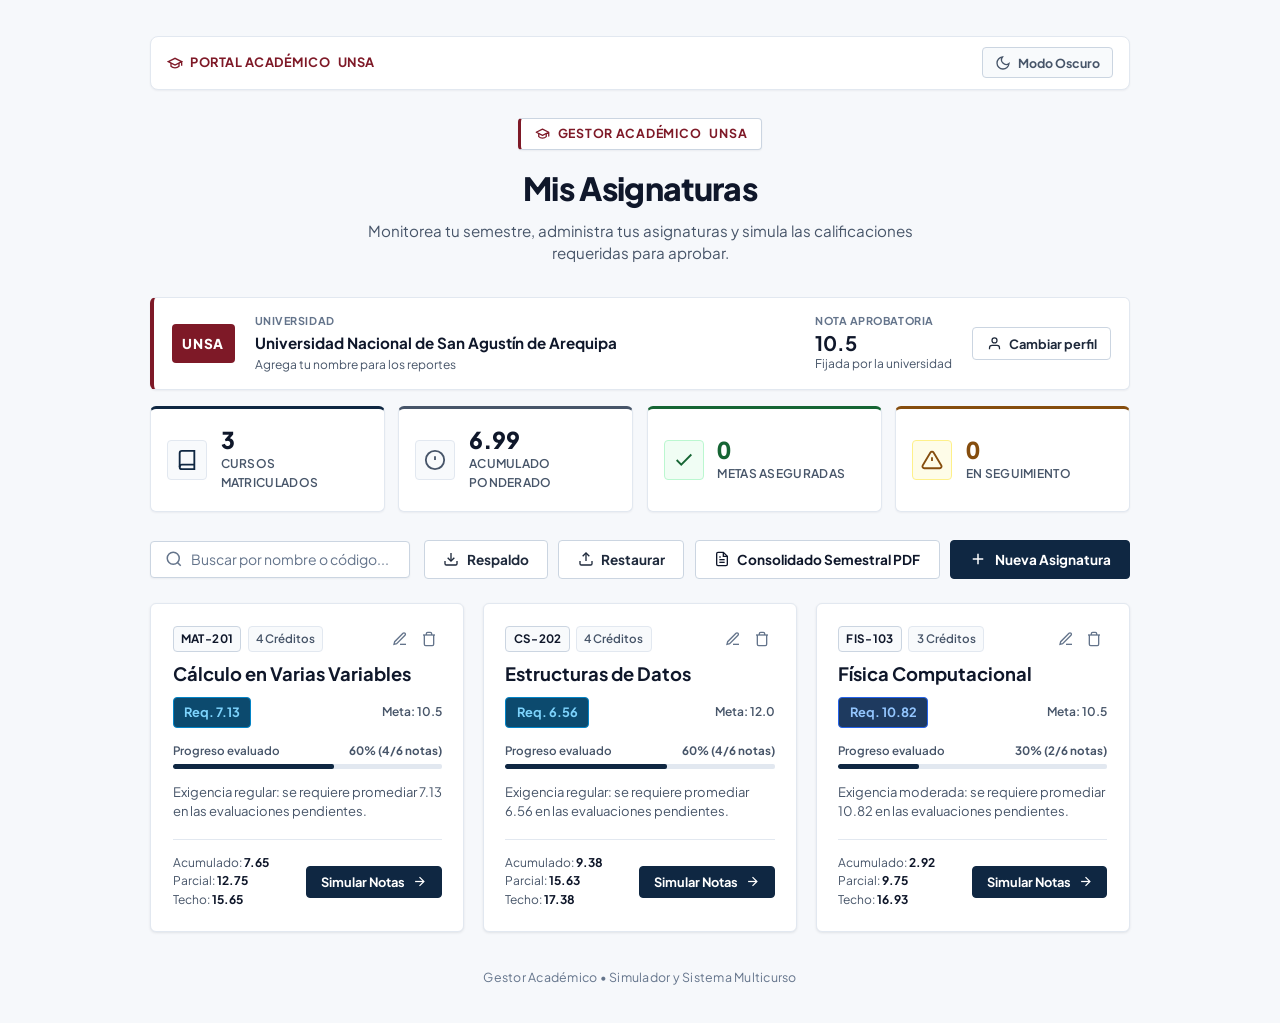
==== commit 735bac86: "pulir reportes PDF con datos del estudiante, universidad y grafico de escenarios - encabezado con no" ====
--- a/index.html
+++ b/index.html
@@ -110,7 +110,7 @@
                 </div>
                 <div class="metric-data">
                     <span class="global-metric-val" id="global-promedio-ponderado">0.00</span>
-                    <span class="global-metric-label">Ponderado Semestral</span>
+                    <span class="global-metric-label">Acumulado Ponderado</span>
                 </div>
             </div>
 
@@ -233,6 +233,18 @@
                         <div class="form-group">
                             <label for="curso-creditos">Créditos</label>
                             <input type="number" id="curso-creditos" min="1" max="10" value="4">
+                        </div>
+                    </div>
+
+                    <div class="form-row">
+                        <div class="form-group">
+                            <label for="curso-profesor">Docente</label>
+                            <input type="text" id="curso-profesor" maxlength="80" placeholder="Ej: Dr. Juan Pérez">
+                        </div>
+                        <div class="form-group">
+                            <label id="lbl-calificacion-profesor">Calificación del Docente</label>
+                            <div class="star-rating" id="curso-profesor-estrellas" role="radiogroup" aria-labelledby="lbl-calificacion-profesor"></div>
+                            <input type="hidden" id="curso-profesor-calificacion" value="0">
                         </div>
                     </div>
 
@@ -334,7 +346,7 @@
             </div>
         </div>
 
-        <!-- Documento Imprimible del Consolidado Semestral en PDF -->
+        <!-- Consolidado semestral para impresión / PDF -->
         <div id="reporte-semestral-pdf" class="academic-report-sheet" aria-hidden="true">
             <header class="rep-header">
                 <div class="rep-crest-block">
@@ -342,65 +354,73 @@
                 </div>
                 <div class="rep-header-info">
                     <h2 class="rep-inst-name" id="rep-sem-univ-nombre">UNIVERSIDAD</h2>
-                    <h3 class="rep-inst-sub">Reporte personal de seguimiento académico</h3>
-                    <h4 class="rep-doc-title">CONSOLIDADO INFORMATIVO DE ASIGNATURAS Y RENDIMIENTO SEMESTRAL</h4>
+                    <h4 class="rep-doc-title">Consolidado Semestral de Asignaturas</h4>
+                    <h3 class="rep-inst-sub">Reporte personal del estudiante · Documento no oficial</h3>
                 </div>
                 <div class="rep-header-meta">
                     <div><strong>Fecha:</strong> <span id="rep-sem-fecha">--</span></div>
-                    <div><strong>Documento:</strong> <span id="rep-sem-codigo">--</span></div>
+                    <div><strong>N.º:</strong> <span id="rep-sem-codigo">--</span></div>
                 </div>
             </header>
 
             <div class="rep-rule"></div>
 
-            <section class="rep-sem-kpis">
+            <section class="rep-block rep-sem-kpis">
                 <table class="rep-meta-table">
                     <tr>
-                        <th style="width: 25%;">Total Asignaturas:</th>
-                        <td style="width: 25%;"><strong id="rep-sem-total-cursos">0</strong></td>
-                        <th style="width: 25%;">Total Créditos Matriculados:</th>
-                        <td style="width: 25%;"><strong id="rep-sem-total-creditos">0</strong> créditos</td>
+                        <th style="width: 20%;">Estudiante:</th>
+                        <td style="width: 30%;"><strong id="rep-sem-estudiante">--</strong></td>
+                        <th style="width: 22%;">Nota aprobatoria:</th>
+                        <td style="width: 28%;"><strong id="rep-sem-nota-aprobatoria">--</strong> <span class="rep-muted" id="rep-sem-nota-fuente">(fijada por la universidad)</span></td>
                     </tr>
                     <tr>
-                        <th>Ponderado Semestral Proyectado:</th>
-                        <td><strong id="rep-sem-promedio-global">0.00 / 20.00</strong></td>
-                        <th>Metas Aseguradas / En Riesgo:</th>
-                        <td><span id="rep-sem-resumen-estados">--</span></td>
+                        <th>Asignaturas:</th>
+                        <td><strong id="rep-sem-total-cursos">0</strong> (<span id="rep-sem-total-creditos">0</span> créditos)</td>
+                        <th>Acumulado ponderado:</th>
+                        <td><strong id="rep-sem-promedio-global">0.00 / 20.00</strong> <span class="rep-muted">(por créditos)</span></td>
+                    </tr>
+                    <tr>
+                        <th>Estado:</th>
+                        <td colspan="3"><span id="rep-sem-resumen-estados">--</span></td>
                     </tr>
                 </table>
             </section>
 
-            <section class="rep-table-section">
-                <div class="rep-section-tag">CONSOLIDADO CURRICULAR POR ASIGNATURA</div>
-                <table class="rep-grades-table">
+            <section class="rep-block rep-table-section">
+                <div class="rep-section-tag">Detalle por asignatura</div>
+                <table class="rep-grades-table rep-sem-table">
                     <thead>
                         <tr>
-                            <th style="width: 12%;">Código</th>
-                            <th style="width: 32%;">Nombre de la Asignatura</th>
-                            <th style="width: 10%; text-align: center;">Créditos</th>
-                            <th style="width: 14%; text-align: center;">Progreso</th>
-                            <th style="width: 14%; text-align: center;">Prom. Acum.</th>
-                            <th style="width: 18%; text-align: right;">Condición</th>
+                            <th style="width: 10%;">Código</th>
+                            <th style="width: 21%;">Asignatura</th>
+                            <th style="width: 19%;">Docente</th>
+                            <th style="width: 6%; text-align: center;">Cr.</th>
+                            <th style="width: 11%; text-align: center;">Progreso</th>
+                            <th style="width: 9%; text-align: center;">Acum.</th>
+                            <th style="width: 9%; text-align: center;">Parcial</th>
+                            <th style="width: 15%; text-align: right;">Condición</th>
                         </tr>
                     </thead>
                     <tbody id="rep-sem-tabla-cuerpo">
                         <!-- Generado dinámicamente -->
                     </tbody>
                 </table>
+                <p class="rep-chart-caption">Acum.: puntaje acumulado sobre la nota final. Parcial: promedio solo en lo ya evaluado.</p>
             </section>
 
             <footer class="rep-footer-block">
                 <p class="rep-disclaimer">
-                    <strong>AVISO NORMATIVO:</strong> Este consolidado es un reporte de proyección curricular generado con fines de seguimiento académico personal. No es un documento oficial y no sustituye las actas ni los registros académicos emitidos por la universidad.
+                    <strong>Nota:</strong> Documento personal generado por el estudiante con fines de planificación académica. No es un documento oficial de la universidad y no sustituye sus actas ni registros académicos.
                 </p>
                 <div class="rep-signatures">
                     <div class="rep-sig-item">
                         <div class="rep-sig-line"></div>
-                        <span>Firma del Estudiante</span>
-                    </div>
-                    <div class="rep-stamp-box">
-                        <span>SISTEMA DE GESTIÓN ACADÉMICA</span>
-                        <span>CONSOLIDADO INFORMATIVO VÁLIDO</span>
+                        <strong class="rep-sig-name" id="rep-sem-firma-nombre"></strong>
+                        <span>Firma del estudiante</span>
+                    </div>
+                    <div class="rep-generated">
+                        <span>Generado con Gestor Académico</span>
+                        <span id="rep-sem-generado-fecha">--</span>
                     </div>
                 </div>
             </footer>
--- a/styles.css
+++ b/styles.css
@@ -657,6 +657,76 @@
   border: 1px solid var(--border-light);
 }
 
+/* Docente y calificación en estrellas */
+.course-teacher-row {
+  display: flex;
+  align-items: center;
+  flex-wrap: wrap;
+  gap: 0.25rem 0.5rem;
+  margin: -0.35rem 0 0.65rem;
+  font-size: 0.775rem;
+  color: var(--text-muted);
+}
+
+.course-teacher-name strong {
+  color: var(--text-title);
+  font-weight: 600;
+}
+
+.stars-display {
+  letter-spacing: 0.08em;
+  white-space: nowrap;
+}
+
+.stars-display .star-on {
+  color: #d97706;
+}
+
+.stars-display .star-off {
+  color: var(--border-medium);
+}
+
+.star-rating {
+  display: inline-flex;
+  flex-direction: row-reverse;
+  justify-content: flex-end;
+  gap: 0.1rem;
+}
+
+.star-btn {
+  background: transparent;
+  border: none;
+  padding: 0.1rem 0.15rem;
+  font-size: 1.45rem;
+  line-height: 1;
+  color: var(--border-medium);
+  cursor: pointer;
+  border-radius: var(--radius-xs);
+  transition: color 0.1s ease, transform 0.1s ease;
+}
+
+.star-btn.activa {
+  color: #d97706;
+}
+
+.star-rating:hover .star-btn {
+  color: var(--border-medium);
+}
+
+.star-rating .star-btn:hover,
+.star-rating .star-btn:hover ~ .star-btn {
+  color: #f59e0b;
+}
+
+.star-btn:hover {
+  transform: scale(1.12);
+}
+
+.star-btn:focus-visible {
+  outline: 2px solid var(--border-focus);
+  outline-offset: 1px;
+}
+
 .course-card-actions {
   display: flex;
   align-items: center;
@@ -1348,6 +1418,107 @@
   font-size: 0.7rem;
   color: #64748b;
   font-weight: 500;
+}
+
+/* Gráfico de escenarios (sobre la tarjeta de resultado oscura) */
+.scenario-chart {
+  background: rgba(255, 255, 255, 0.03);
+  border: 1px solid rgba(255, 255, 255, 0.06);
+  border-radius: var(--radius-xs);
+  padding: 0.9rem 0.85rem 0.75rem;
+}
+
+.scenario-chart-head {
+  display: flex;
+  flex-direction: column;
+  gap: 0.2rem;
+  margin-bottom: 0.6rem;
+}
+
+.scenario-chart-sub {
+  font-size: 0.75rem;
+  color: #94a3b8;
+}
+
+.grafico-area {
+  position: relative;
+}
+
+.grafico-lienzo {
+  width: 100%;
+}
+
+.grafico-lienzo svg {
+  display: block;
+  max-width: 100%;
+  height: auto;
+  overflow: visible;
+}
+
+.grafico-lienzo svg:focus-visible {
+  outline: 2px solid #3987e5;
+  outline-offset: 4px;
+  border-radius: 2px;
+}
+
+.grafico-tooltip {
+  display: none;
+  position: absolute;
+  flex-direction: column;
+  gap: 0.1rem;
+  min-width: 9.5rem;
+  padding: 0.45rem 0.6rem;
+  background: #f8fafc;
+  color: #334155;
+  border-radius: var(--radius-xs);
+  box-shadow: 0 6px 16px rgba(0, 0, 0, 0.35);
+  font-size: 0.725rem;
+  pointer-events: none;
+  z-index: 2;
+}
+
+.grafico-tooltip strong {
+  font-size: 1rem;
+  color: #0f172a;
+}
+
+.grafico-tooltip-estado {
+  font-weight: 700;
+  color: #0f172a;
+}
+
+.grafico-tabla-wrap {
+  margin-top: 0.5rem;
+  font-size: 0.75rem;
+  color: #94a3b8;
+}
+
+.grafico-tabla-wrap summary {
+  cursor: pointer;
+  font-weight: 600;
+}
+
+.grafico-tabla {
+  width: 100%;
+  margin-top: 0.5rem;
+  border-collapse: collapse;
+  font-variant-numeric: tabular-nums;
+}
+
+.grafico-tabla th,
+.grafico-tabla td {
+  padding: 0.3rem 0.5rem;
+  border-bottom: 1px solid rgba(255, 255, 255, 0.06);
+  text-align: left;
+}
+
+.grafico-tabla th {
+  color: #cbd5e1;
+  font-weight: 700;
+}
+
+.grafico-tabla td {
+  color: #e2e8f0;
 }
 
 /* ==========================================================================
@@ -1651,7 +1822,8 @@
   }
 
   .rep-inst-name {
-    font-size: 1rem;
+    font-size: 0.9rem;
+    line-height: 1.25;
     font-weight: 800;
     color: var(--univ-secundario, #0f2742) !important;
     letter-spacing: 0.02em;
@@ -1659,15 +1831,16 @@
   }
 
   .rep-inst-sub {
-    font-size: 0.725rem;
+    font-size: 0.675rem;
     font-weight: 600;
-    color: #475569 !important;
-    margin-bottom: 0.3rem;
+    color: #64748b !important;
+    margin-top: 0.15rem;
     letter-spacing: 0.025em;
   }
 
   .rep-doc-title {
-    font-size: 0.85rem;
+    font-size: 0.95rem;
+    margin-top: 0.2rem;
     font-weight: 800;
     color: var(--univ-primario, #7e1927) !important;
     text-transform: uppercase;
@@ -1675,7 +1848,8 @@
   }
 
   .rep-header-meta {
-    font-size: 0.725rem;
+    font-size: 0.7rem;
+    min-width: 9.5rem;
     color: #334155 !important;
     text-align: right;
     line-height: 1.4;
@@ -1693,7 +1867,7 @@
   .rep-grades-table {
     width: 100%;
     border-collapse: collapse;
-    margin-bottom: 1rem;
+    margin-bottom: 0.8rem;
     font-size: 0.8rem;
   }
 
@@ -1761,8 +1935,8 @@
     border: 1px solid var(--univ-secundario, #0f2742);
     border-left: 4px solid var(--univ-primario, #7e1927);
     border-radius: 2px;
-    padding: 0.75rem 0.9rem;
-    margin-bottom: 1.15rem;
+    padding: 0.65rem 0.9rem;
+    margin-bottom: 0.85rem;
     background: #f8fafc !important;
   }
 
@@ -1806,7 +1980,7 @@
 
   .rep-scenarios-row {
     display: grid;
-    grid-template-columns: repeat(3, 1fr);
+    grid-template-columns: repeat(4, 1fr);
     gap: 0.5rem;
     border-top: 1px dashed #cbd5e1;
     padding-top: 0.5rem;
@@ -1826,14 +2000,14 @@
 
   /* Pie y Firmas */
   .rep-footer-block {
-    margin-top: 1.25rem;
+    margin-top: 0.6rem;
   }
 
   .rep-disclaimer {
     font-size: 0.65rem;
     color: #64748b !important;
     line-height: 1.35;
-    margin-bottom: 1.25rem;
+    margin-bottom: 0.5rem;
     text-align: justify;
   }
 
@@ -1851,8 +2025,8 @@
 
   .rep-sig-line {
     border-bottom: 1px solid #000000;
-    margin-bottom: 0.35rem;
-    height: 30px;
+    margin-bottom: 0.3rem;
+    height: 26px;
   }
 
   .rep-sig-item span {
@@ -1861,16 +2035,116 @@
     color: #334155 !important;
   }
 
-  .rep-stamp-box {
-    border: 1.5px dashed var(--univ-primario, #7e1927);
-    padding: 0.35rem 0.75rem;
-    text-align: center;
+  .stars-display .star-on {
+    color: #b45309 !important;
+  }
+
+  .stars-display .star-off {
+    color: #cbd5e1 !important;
+  }
+
+  .rep-generated {
     display: flex;
     flex-direction: column;
-    gap: 0.15rem;
+    align-items: flex-end;
+    gap: 0.1rem;
     font-size: 0.625rem;
-    font-weight: 700;
-    color: var(--univ-primario, #7e1927) !important;
-    letter-spacing: 0.05em;
-  }
-}
+    color: #64748b !important;
+  }
+
+  .rep-sig-name {
+    display: block;
+    font-size: 0.75rem;
+    color: #0f172a !important;
+    min-height: 1em;
+  }
+
+  .rep-muted {
+    color: #64748b !important;
+    font-weight: 500;
+    font-size: 0.9em;
+  }
+
+  /* Secciones que no deben partirse entre páginas */
+  .rep-block,
+  .rep-diagnosis-card,
+  .rep-footer-block {
+    break-inside: avoid;
+    page-break-inside: avoid;
+  }
+
+  .rep-diag-score-block {
+    text-align: right;
+  }
+
+  .rep-chart {
+    border: 1px solid #e2e8f0;
+    border-radius: 2px;
+    padding: 0.35rem 0.25rem 0.1rem;
+  }
+
+  .rep-chart svg {
+    display: block;
+    width: 100%;
+    height: auto;
+  }
+
+  .rep-chart-caption {
+    font-size: 0.65rem;
+    color: #64748b !important;
+    margin: 0.25rem 0 0.6rem;
+  }
+
+  .rep-sem-table {
+    font-size: 0.725rem;
+  }
+
+  .rep-sem-table .rep-diag-badge {
+    white-space: nowrap;
+    font-size: 0.7rem;
+    padding: 0.15rem 0.35rem;
+  }
+
+  .rep-td-docente {
+    font-size: 0.7rem;
+    line-height: 1.3;
+  }
+
+  /* Condición con color según el estado (siempre acompañado del texto) */
+  .rep-diag-badge.aprobado {
+    color: #166534 !important;
+    border-color: #16a34a;
+    background: #f0fdf4 !important;
+  }
+
+  .rep-diag-badge.accesible {
+    color: #1e40af !important;
+    border-color: #3b82f6;
+    background: #eff6ff !important;
+  }
+
+  .rep-diag-badge.moderado {
+    color: #854d0e !important;
+    border-color: #ca8a04;
+    background: #fefce8 !important;
+  }
+
+  .rep-diag-badge.exigente,
+  .rep-diag-badge.critico {
+    color: #9a3412 !important;
+    border-color: #ea580c;
+    background: #fff7ed !important;
+  }
+
+  .rep-diag-badge.desaprobado {
+    color: #991b1b !important;
+    border-color: #dc2626;
+    background: #fef2f2 !important;
+  }
+
+  .rep-diag-badge.sin_datos {
+    color: #475569 !important;
+    border-color: #94a3b8;
+    background: #f8fafc !important;
+  }
+}
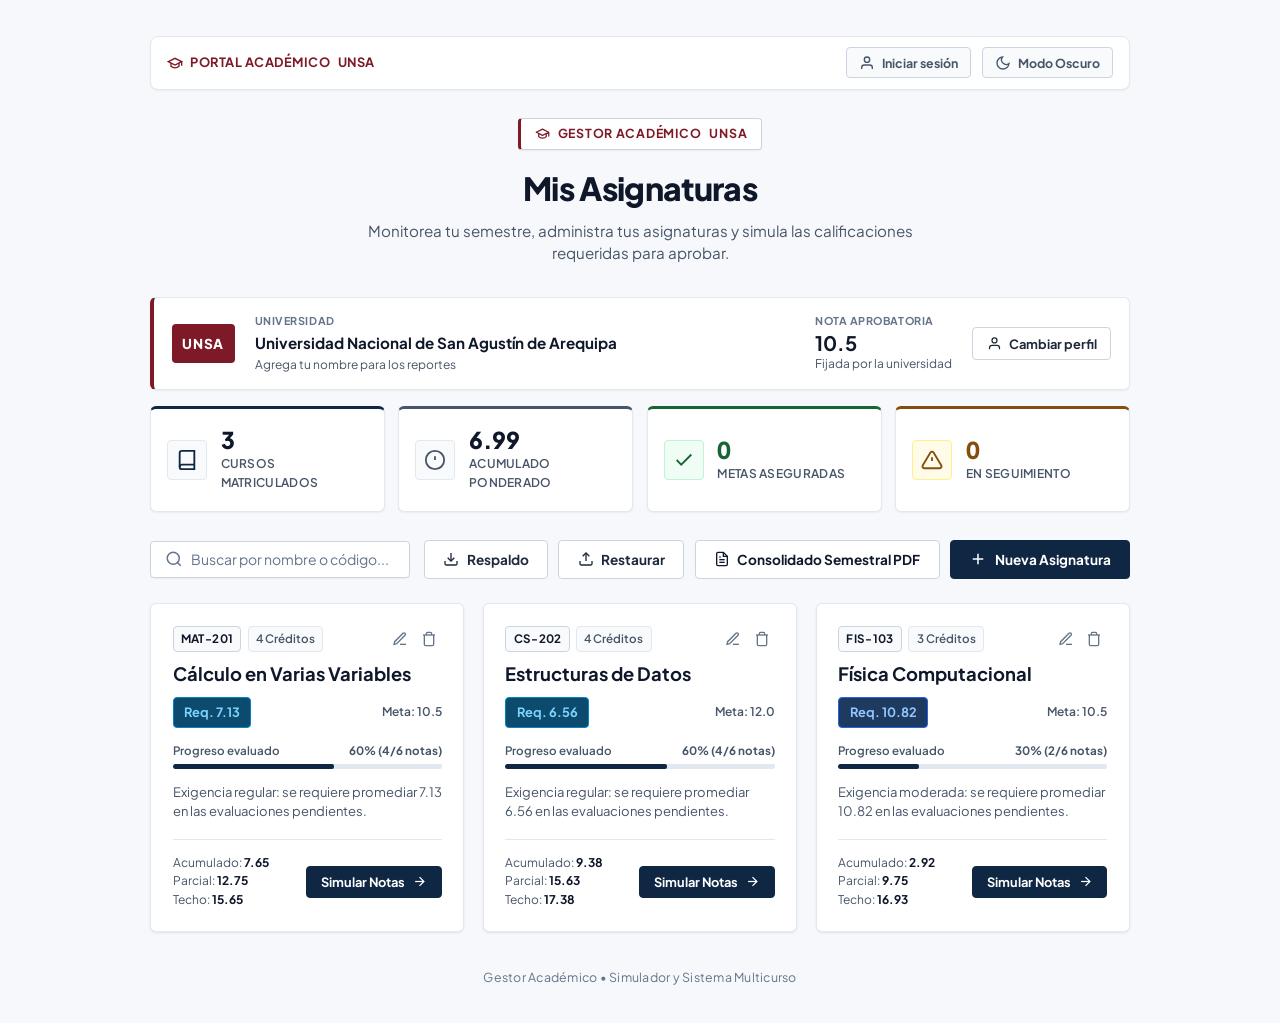
==== commit 6af908e1: "agregar inicio de sesion con enlace al correo (Supabase) - boton de cuenta en el panel y modal para " ====
--- a/index.html
+++ b/index.html
@@ -30,6 +30,13 @@
             </div>
 
             <div class="nav-right-tools">
+                <button type="button" id="btn-sesion" class="btn-session" aria-haspopup="dialog">
+                    <svg width="16" height="16" viewBox="0 0 24 24" fill="none" stroke="currentColor" stroke-width="2">
+                        <path d="M20 21v-2a4 4 0 0 0-4-4H8a4 4 0 0 0-4 4v2"></path>
+                        <circle cx="12" cy="7" r="4"></circle>
+                    </svg>
+                    <span id="btn-sesion-texto">Iniciar sesión</span>
+                </button>
                 <button type="button" id="btn-theme-toggle" class="btn-theme-toggle" title="Alternar modo oscuro / claro" aria-label="Cambiar tema">
                     <svg class="icon-moon" width="16" height="16" viewBox="0 0 24 24" fill="none" stroke="currentColor" stroke-width="2">
                         <path d="M21 12.79A9 9 0 1 1 11.21 3 7 7 0 0 0 21 12.79z"></path>
@@ -222,13 +229,24 @@
 
                     <div class="form-group">
                         <label for="curso-nombre">Nombre de la Asignatura *</label>
-                        <input type="text" id="curso-nombre" placeholder="Ej: Cálculo en Varias Variables" required>
+                        <div class="combo">
+                            <input type="text" id="curso-nombre" placeholder="Ej: Cálculo en Varias Variables" required
+                                   autocomplete="off" role="combobox" aria-autocomplete="list" aria-expanded="false"
+                                   aria-controls="curso-nombre-sugerencias">
+                            <ul class="combo-list" id="curso-nombre-sugerencias" role="listbox" hidden></ul>
+                        </div>
                     </div>
 
                     <div class="form-row">
                         <div class="form-group">
                             <label for="curso-codigo">Código / Sigla</label>
-                            <input type="text" id="curso-codigo" placeholder="Ej: MAT-201">
+                            <div class="combo">
+                                <input type="text" id="curso-codigo" placeholder="Ej: MAT-201" maxlength="20"
+                                       autocomplete="off" role="combobox" aria-autocomplete="list" aria-expanded="false"
+                                       aria-controls="curso-codigo-sugerencias">
+                                <ul class="combo-list" id="curso-codigo-sugerencias" role="listbox" hidden></ul>
+                            </div>
+                            <small class="form-hint">Recomendado: evita registrar el mismo curso dos veces.</small>
                         </div>
                         <div class="form-group">
                             <label for="curso-creditos">Créditos</label>
@@ -236,15 +254,28 @@
                         </div>
                     </div>
 
+                    <div class="form-alert" id="curso-duplicado" role="alert" hidden>
+                        <span id="curso-duplicado-texto"></span>
+                        <button type="button" class="form-alert-action" id="curso-duplicado-abrir">Abrir ese curso</button>
+                    </div>
+
                     <div class="form-row">
                         <div class="form-group">
                             <label for="curso-profesor">Docente</label>
-                            <input type="text" id="curso-profesor" maxlength="80" placeholder="Ej: Dr. Juan Pérez">
+                            <div class="combo">
+                                <input type="text" id="curso-profesor" maxlength="80" placeholder="Escribe para buscar o registrar"
+                                       autocomplete="off" role="combobox" aria-autocomplete="list" aria-expanded="false"
+                                       aria-controls="curso-profesor-sugerencias">
+                                <ul class="combo-list" id="curso-profesor-sugerencias" role="listbox" hidden></ul>
+                            </div>
+                            <input type="hidden" id="curso-docente-id" value="">
+                            <small class="form-hint" id="curso-profesor-estado" aria-live="polite"></small>
                         </div>
                         <div class="form-group">
                             <label id="lbl-calificacion-profesor">Calificación del Docente</label>
                             <div class="star-rating" id="curso-profesor-estrellas" role="radiogroup" aria-labelledby="lbl-calificacion-profesor"></div>
                             <input type="hidden" id="curso-profesor-calificacion" value="0">
+                            <small class="form-hint">Se aplica al docente en todos tus cursos.</small>
                         </div>
                     </div>
 
@@ -292,6 +323,55 @@
             </div>
         </div>
 
+        <!-- Modal de Cuenta (inicio de sesión con enlace al correo) -->
+        <div id="modal-sesion" class="modal-backdrop" style="display: none;">
+            <div class="modal-card" role="dialog" aria-modal="true" aria-labelledby="modal-sesion-titulo">
+                <div class="modal-header">
+                    <h2 id="modal-sesion-titulo">Cuenta</h2>
+                    <button type="button" class="modal-close" id="btn-cerrar-sesion-modal" aria-label="Cerrar">&times;</button>
+                </div>
+
+                <!-- Sin sesión: pedir correo -->
+                <div id="sesion-vista-acceso">
+                    <p class="modal-intro">
+                        Inicia sesión para participar en lo compartido: calificar docentes, comentar cursos y ver las opiniones de otros estudiantes.
+                        <strong>Tus notas siguen guardadas solo en este dispositivo.</strong>
+                    </p>
+
+                    <div class="form-alert" id="sesion-aviso-local" hidden>
+                        <span>El inicio de sesión funciona en la versión publicada de la app.</span>
+                        <a class="form-alert-action" id="sesion-enlace-publicado" href="#" target="_blank" rel="noopener">Abrir versión publicada</a>
+                    </div>
+
+                    <form id="form-sesion" novalidate>
+                        <div class="form-group">
+                            <label for="sesion-correo">Correo electrónico</label>
+                            <input type="email" id="sesion-correo" required autocomplete="email" inputmode="email" placeholder="tu.correo@ejemplo.com">
+                            <small class="form-hint">Te enviaremos un enlace para entrar, sin contraseña. Si es tu primera vez, se crea tu cuenta.</small>
+                        </div>
+                        <div class="sesion-mensaje" id="sesion-mensaje" role="status" aria-live="polite" hidden></div>
+                        <div class="modal-actions">
+                            <button type="button" class="btn btn-secondary" id="btn-cancelar-sesion">Cancelar</button>
+                            <button type="submit" class="btn btn-primary" id="btn-enviar-enlace">Enviar enlace</button>
+                        </div>
+                    </form>
+                </div>
+
+                <!-- Con sesión: datos de la cuenta -->
+                <div id="sesion-vista-cuenta" hidden>
+                    <div class="sesion-cuenta">
+                        <span class="profile-label">Sesión iniciada como</span>
+                        <strong id="sesion-correo-activo">--</strong>
+                    </div>
+                    <p class="form-hint">Tu nombre y universidad del perfil se guardan en tu cuenta. Tus notas no se suben: siguen solo en este dispositivo.</p>
+                    <div class="modal-actions">
+                        <button type="button" class="btn btn-secondary" id="btn-cerrar-sesion">Cerrar sesión</button>
+                        <button type="button" class="btn btn-primary" id="btn-listo-sesion">Listo</button>
+                    </div>
+                </div>
+            </div>
+        </div>
+
         <!-- Modal de Perfil del Estudiante -->
         <div id="modal-perfil" class="modal-backdrop" style="display: none;">
             <div class="modal-card">
@@ -433,6 +513,7 @@
 
     <!-- Scripts -->
     <script src="storage.js"></script>
+    <script src="nube.js"></script>
     <script src="cursos.js"></script>
 </body>
 </html>
--- a/styles.css
+++ b/styles.css
@@ -243,6 +243,13 @@
   display: flex;
   align-items: center;
   gap: 0.5rem;
+  min-width: 0;
+  max-width: 100%;
+}
+
+.course-switcher .select-wrapper {
+  min-width: 0;
+  flex: 1 1 auto;
 }
 
 .switcher-label {
@@ -254,6 +261,9 @@
 }
 
 .select-wrapper select {
+  width: 100%;
+  max-width: 100%;
+  text-overflow: ellipsis;
   padding: 0.4rem 0.75rem;
   font-size: 0.85rem;
   font-weight: 600;
@@ -297,6 +307,41 @@
 .btn-theme-toggle:hover {
   color: var(--text-title);
   border-color: var(--border-focus);
+}
+
+/* Botón de cuenta (inicio de sesión) */
+.btn-session {
+  display: inline-flex;
+  align-items: center;
+  gap: 0.45rem;
+  max-width: 100%;
+  padding: 0.4rem 0.75rem;
+  font-size: 0.775rem;
+  font-weight: 700;
+  color: var(--text-muted);
+  background: var(--surface-subtle);
+  border: 1px solid var(--border-medium);
+  border-radius: var(--radius-xs);
+  cursor: pointer;
+  transition: all 0.15s ease;
+  font-family: inherit;
+}
+
+.btn-session:hover {
+  color: var(--text-title);
+  border-color: var(--border-focus);
+}
+
+.btn-session.activa {
+  color: var(--status-approved-text);
+  background: var(--status-approved-bg);
+  border-color: var(--status-approved-border);
+}
+
+.btn-session span {
+  overflow: hidden;
+  text-overflow: ellipsis;
+  white-space: nowrap;
 }
 
 .autosave-tag {
@@ -449,7 +494,7 @@
 
 .global-summary-card {
   display: grid;
-  grid-template-columns: repeat(2, 1fr);
+  grid-template-columns: repeat(2, minmax(0, 1fr));
   gap: 0.85rem;
   margin-bottom: 1.75rem;
 }
@@ -515,6 +560,7 @@
 .metric-data {
   display: flex;
   flex-direction: column;
+  min-width: 0;
 }
 
 .global-metric-val {
@@ -534,6 +580,26 @@
   margin-top: 0.15rem;
   text-transform: uppercase;
   letter-spacing: 0.025em;
+  overflow-wrap: break-word;
+}
+
+/* En pantallas angostas: tarjetas de métricas más compactas */
+@media (max-width: 480px) {
+  .global-metric {
+    flex-direction: column;
+    align-items: flex-start;
+    padding: 0.85rem 0.8rem;
+    gap: 0.5rem;
+  }
+
+  .metric-icon {
+    width: 32px;
+    height: 32px;
+  }
+
+  .global-metric-label {
+    font-size: 0.675rem;
+  }
 }
 
 /* Barra de Controles y Búsqueda */
@@ -892,6 +958,11 @@
 .btn-sm {
   padding: 0.45rem 0.85rem;
   font-size: 0.8rem;
+}
+
+.btn:disabled {
+  opacity: 0.5;
+  cursor: not-allowed;
 }
 
 /* ==========================================================================
@@ -1521,6 +1592,287 @@
   color: #e2e8f0;
 }
 
+/* Comentarios del curso (simulador) */
+.comments-card {
+  margin-top: 1.5rem;
+  padding-top: 1.25rem;
+  border-top: 1px solid var(--border-light);
+}
+
+.comments-head {
+  display: flex;
+  flex-direction: column;
+  gap: 0.2rem;
+  margin-bottom: 0.75rem;
+}
+
+.comments-title {
+  font-size: 1rem;
+  font-weight: 800;
+  color: var(--text-title);
+}
+
+.comments-sub {
+  font-size: 0.775rem;
+  color: var(--text-muted);
+}
+
+.comments-form textarea {
+  width: 100%;
+  resize: vertical;
+  min-height: 4.5rem;
+  padding: 0.6rem 0.75rem;
+  font-family: inherit;
+  font-size: 0.875rem;
+  line-height: 1.45;
+  color: var(--text-title);
+  background: var(--surface-card);
+  border: 1px solid var(--border-medium);
+  border-radius: var(--radius-xs);
+  outline: none;
+}
+
+.comments-form textarea:focus {
+  border-color: var(--border-focus);
+}
+
+.comments-form-foot {
+  display: flex;
+  align-items: center;
+  justify-content: space-between;
+  gap: 0.5rem;
+  margin-top: 0.5rem;
+}
+
+.comments-counter {
+  font-size: 0.725rem;
+  color: var(--text-light);
+  font-variant-numeric: tabular-nums;
+}
+
+.comments-list {
+  list-style: none;
+  display: flex;
+  flex-direction: column;
+  gap: 0.6rem;
+  margin-top: 1rem;
+}
+
+.comment-item {
+  background: var(--surface-subtle);
+  border: 1px solid var(--border-light);
+  border-left: 3px solid var(--univ-primario, var(--inst-granate));
+  border-radius: var(--radius-xs);
+  padding: 0.65rem 0.8rem;
+}
+
+.comment-text {
+  font-size: 0.85rem;
+  line-height: 1.5;
+  color: var(--text-body);
+  white-space: pre-wrap;
+  overflow-wrap: anywhere;
+}
+
+.comment-foot {
+  display: flex;
+  align-items: center;
+  justify-content: space-between;
+  margin-top: 0.4rem;
+  font-size: 0.7rem;
+  color: var(--text-light);
+}
+
+.comment-delete {
+  background: transparent;
+  border: none;
+  font-family: inherit;
+  font-size: 0.7rem;
+  font-weight: 600;
+  color: var(--text-light);
+  cursor: pointer;
+  padding: 0.15rem 0.3rem;
+  border-radius: var(--radius-xs);
+}
+
+.comment-delete:hover {
+  color: var(--status-danger-text);
+  background: var(--status-danger-bg);
+}
+
+.comments-empty {
+  margin-top: 0.75rem;
+  font-size: 0.8rem;
+  color: var(--text-light);
+}
+
+.course-comments-count {
+  white-space: nowrap;
+}
+
+/* Modal de cuenta */
+.modal-intro {
+  font-size: 0.85rem;
+  line-height: 1.5;
+  color: var(--text-muted);
+  margin-bottom: 1rem;
+}
+
+.modal-intro strong {
+  color: var(--text-title);
+}
+
+.form-group input[type="email"] {
+  width: 100%;
+  padding: 0.55rem 0.75rem;
+  font-size: 0.9rem;
+  font-weight: 600;
+  color: var(--text-title);
+  background: var(--surface-card);
+  border: 1px solid var(--border-medium);
+  border-radius: var(--radius-xs);
+  outline: none;
+  font-family: inherit;
+}
+
+.form-group input:disabled {
+  opacity: 0.55;
+  cursor: not-allowed;
+}
+
+.sesion-mensaje {
+  padding: 0.6rem 0.75rem;
+  font-size: 0.8rem;
+  line-height: 1.45;
+  border-radius: var(--radius-xs);
+  border: 1px solid transparent;
+}
+
+.sesion-mensaje.exito {
+  color: var(--status-approved-text);
+  background: var(--status-approved-bg);
+  border-color: var(--status-approved-border);
+}
+
+.sesion-mensaje.error {
+  color: var(--status-danger-text);
+  background: var(--status-danger-bg);
+  border-color: var(--status-danger-border);
+}
+
+.sesion-cuenta {
+  display: flex;
+  flex-direction: column;
+  gap: 0.15rem;
+  padding: 0.75rem 0.85rem;
+  margin-bottom: 0.75rem;
+  background: var(--surface-subtle);
+  border: 1px solid var(--border-light);
+  border-radius: var(--radius-xs);
+  overflow-wrap: anywhere;
+}
+
+.sesion-cuenta strong {
+  color: var(--text-title);
+}
+
+a.form-alert-action {
+  text-decoration: none;
+}
+
+/* Aviso de asignatura duplicada */
+.form-alert {
+  display: flex;
+  align-items: center;
+  justify-content: space-between;
+  flex-wrap: wrap;
+  gap: 0.5rem 0.75rem;
+  margin: -0.35rem 0 1.15rem;
+  padding: 0.6rem 0.75rem;
+  font-size: 0.8rem;
+  line-height: 1.4;
+  color: var(--status-warning-text);
+  background: var(--status-warning-bg);
+  border: 1px solid var(--status-warning-border);
+  border-radius: var(--radius-xs);
+}
+
+.form-alert[hidden] {
+  display: none;
+}
+
+.form-alert.bloqueante {
+  color: var(--status-danger-text);
+  background: var(--status-danger-bg);
+  border-color: var(--status-danger-border);
+}
+
+.form-alert-action {
+  flex-shrink: 0;
+  background: transparent;
+  border: 1px solid currentColor;
+  color: inherit;
+  font-family: inherit;
+  font-size: 0.75rem;
+  font-weight: 700;
+  padding: 0.25rem 0.6rem;
+  border-radius: var(--radius-xs);
+  cursor: pointer;
+}
+
+.form-alert-action:hover {
+  background: rgba(127, 127, 127, 0.12);
+}
+
+/* Campo con sugerencias (asignatura y docente) */
+.combo {
+  position: relative;
+}
+
+.combo-list {
+  position: absolute;
+  top: calc(100% + 4px);
+  left: 0;
+  /* Al menos el ancho del campo; más ancha si el texto lo necesita (columna del código) */
+  min-width: 100%;
+  width: max-content;
+  max-width: min(26rem, calc(100vw - 4rem));
+  z-index: 20;
+  list-style: none;
+  max-height: 15rem;
+  overflow-y: auto;
+  background: var(--surface-card);
+  border: 1px solid var(--border-medium);
+  border-radius: var(--radius-xs);
+  box-shadow: var(--shadow-modal);
+  padding: 0.25rem;
+}
+
+.combo-option {
+  display: flex;
+  flex-direction: column;
+  gap: 0.1rem;
+  padding: 0.45rem 0.6rem;
+  border-radius: var(--radius-xs);
+  cursor: pointer;
+}
+
+.combo-option:hover,
+.combo-option.activa {
+  background: var(--surface-subtle);
+}
+
+.combo-option-name {
+  font-size: 0.85rem;
+  font-weight: 600;
+  color: var(--text-title);
+}
+
+.combo-option-meta {
+  font-size: 0.7rem;
+  color: var(--text-muted);
+}
+
 /* ==========================================================================
    MODAL DE ASIGNATURAS Y FORMULARIOS
    ========================================================================== */
@@ -1531,9 +1883,10 @@
   background: rgba(15, 23, 42, 0.65);
   backdrop-filter: blur(2px);
   display: flex;
-  align-items: center;
+  align-items: flex-start;
   justify-content: center;
   padding: 1rem;
+  overflow-y: auto;
   z-index: 9999;
 }
 
@@ -1546,6 +1899,8 @@
   box-shadow: var(--shadow-modal);
   border: 1px solid var(--border-medium);
   border-top: 4px solid var(--inst-navy);
+  /* Centrado vertical que, si no cabe, empieza arriba y permite desplazarse */
+  margin: auto;
 }
 
 .modal-header {
